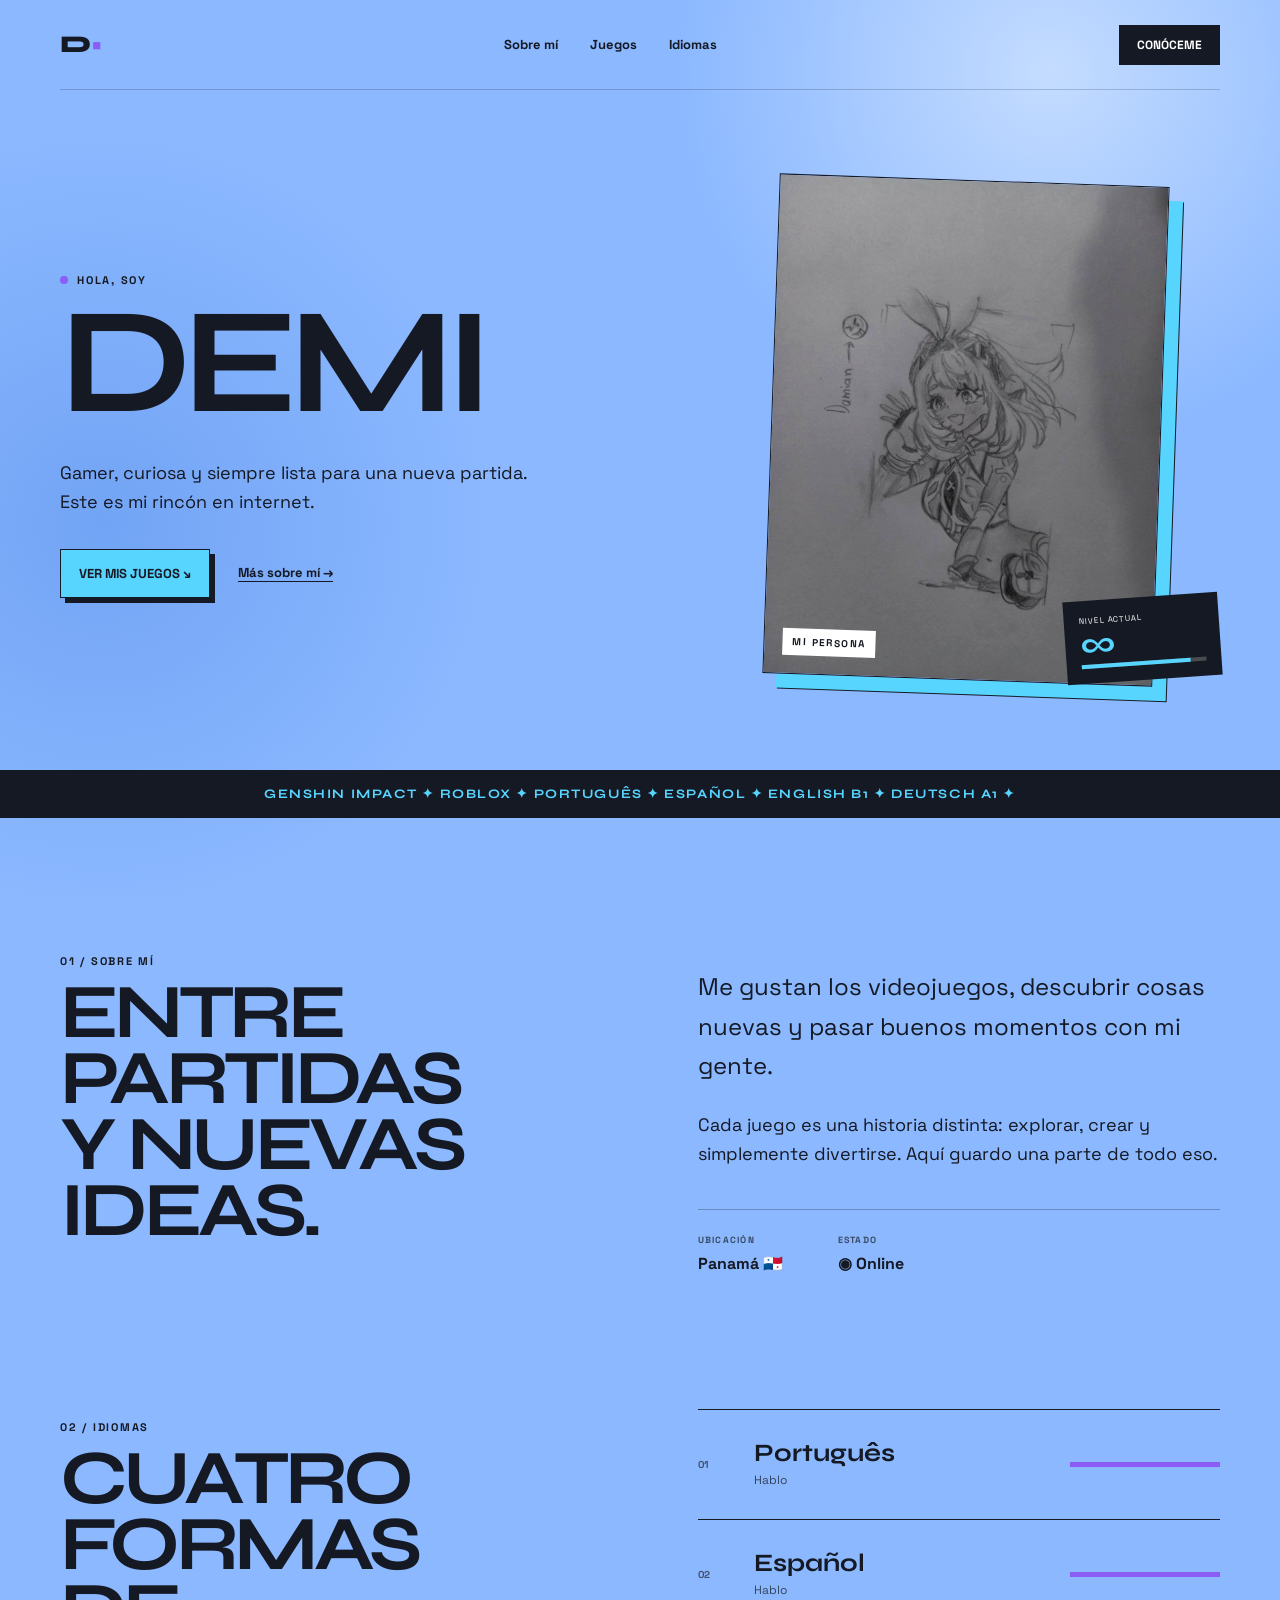
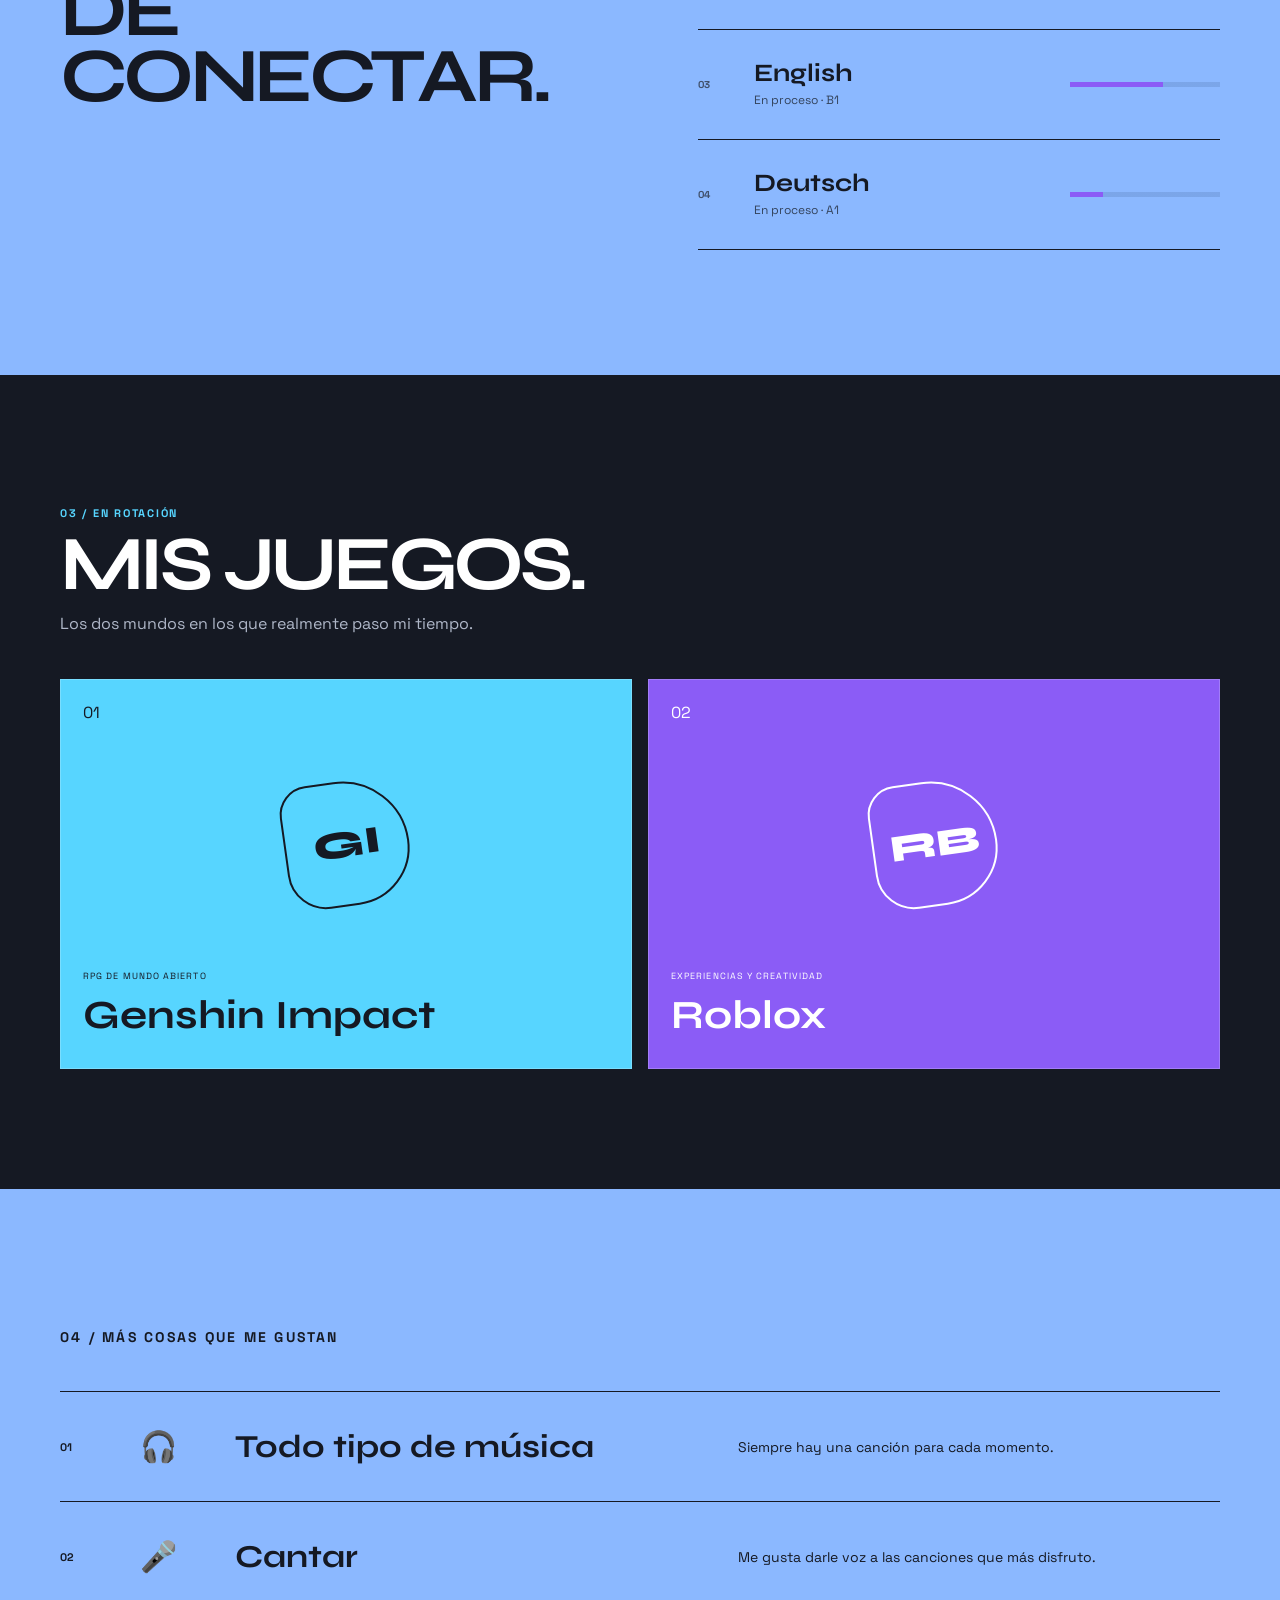
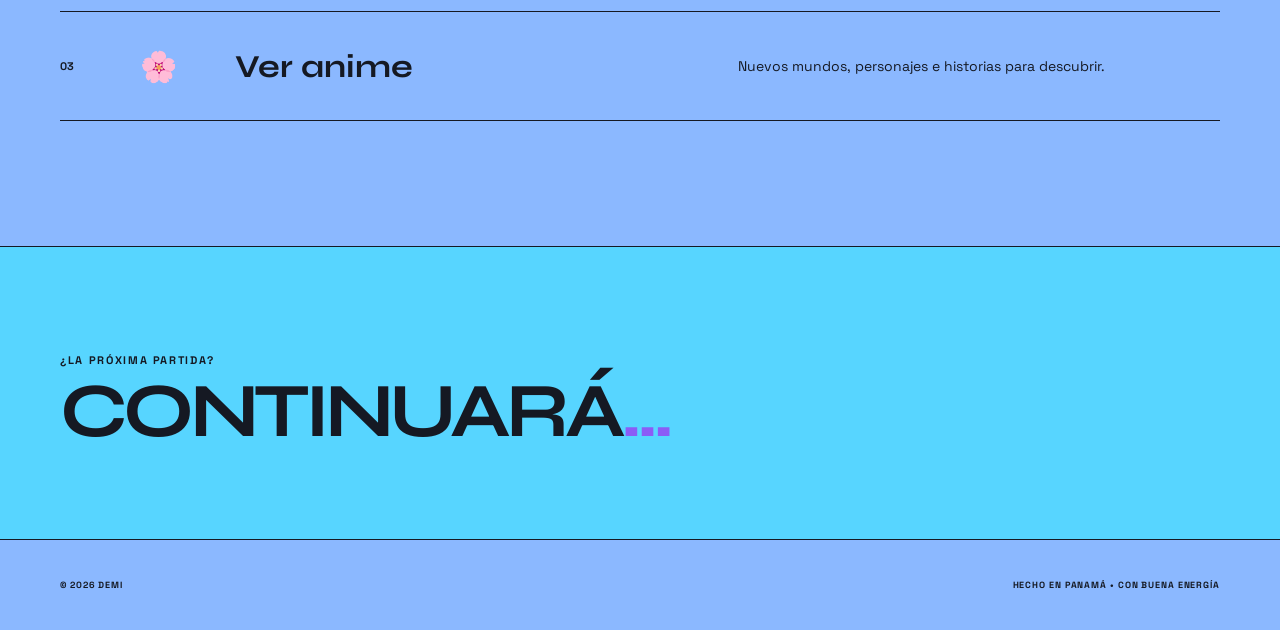
==== index.html @ 9416e1b2 "Publish Demi's Bio" ====
<!doctype html>
<html lang="es">
<head>
  <meta charset="utf-8">
  <meta name="viewport" content="width=device-width,initial-scale=1">
  <meta name="description" content="La biografía personal de Demi: juegos, idiomas, anime y música.">
  <title>Demi's Bio</title>
  <link rel="preconnect" href="https://fonts.googleapis.com">
  <link rel="preconnect" href="https://fonts.gstatic.com" crossorigin>
  <link href="https://fonts.googleapis.com/css2?family=Space+Grotesk:wght@400;600;700&family=Syne:wght@700;800&display=swap" rel="stylesheet">
  <link rel="stylesheet" href="style.css">
</head>
<body>
  <nav class="nav shell">
    <a class="logo" href="#inicio">D<span>•</span></a>
    <div class="navlinks"><a href="#sobre-mi">Sobre mí</a><a href="#juegos">Juegos</a><a href="#idiomas">Idiomas</a></div>
    <a class="navcta" href="#gustos">Conóceme</a>
  </nav>

  <main>
    <section class="hero shell" id="inicio">
      <div>
        <p class="eyebrow"><i></i> HOLA, SOY</p>
        <h1>DEMI</h1>
        <p class="intro">Gamer, curiosa y siempre lista para una nueva partida. Este es mi rincón en internet.</p>
        <div class="actions"><a class="button" href="#juegos">Ver mis juegos ↘</a><a class="under" href="#sobre-mi">Más sobre mí →</a></div>
      </div>
      <div class="art">
        <div class="portrait"><img src="demi-persona.jpg" alt="Dibujo a lápiz elegido por Demi como su personaje"><span>MI PERSONA</span></div>
        <div class="level"><small>NIVEL ACTUAL</small><strong>∞</strong><div><i></i></div></div>
      </div>
    </section>

    <div class="ticker"><div>GENSHIN IMPACT ✦ ROBLOX ✦ PORTUGUÊS ✦ ESPAÑOL ✦ ENGLISH B1 ✦ DEUTSCH A1 ✦</div></div>

    <section class="about shell" id="sobre-mi">
      <div><p class="tag">01 / SOBRE MÍ</p><h2>ENTRE PARTIDAS<br>Y NUEVAS IDEAS.</h2></div>
      <div class="copy">
        <p>Me gustan los videojuegos, descubrir cosas nuevas y pasar buenos momentos con mi gente.</p>
        <p>Cada juego es una historia distinta: explorar, crear y simplemente divertirse. Aquí guardo una parte de todo eso.</p>
        <div class="facts"><span><small>UBICACIÓN</small>Panamá 🇵🇦</span><span><small>ESTADO</small>◉ Online</span></div>
      </div>
    </section>

    <section class="languages shell" id="idiomas">
      <div><p class="tag">02 / IDIOMAS</p><h2>CUATRO FORMAS<br>DE CONECTAR.</h2></div>
      <div class="language-list">
        <article><b>01</b><div><h3>Português</h3><p>Hablo</p></div><i style="--level:100%"></i></article>
        <article><b>02</b><div><h3>Español</h3><p>Hablo</p></div><i style="--level:100%"></i></article>
        <article><b>03</b><div><h3>English</h3><p>En proceso · B1</p></div><i style="--level:62%"></i></article>
        <article><b>04</b><div><h3>Deutsch</h3><p>En proceso · A1</p></div><i style="--level:22%"></i></article>
      </div>
    </section>

    <section class="games" id="juegos">
      <div class="shell">
        <p class="tag light">03 / EN ROTACIÓN</p><h2>MIS JUEGOS.</h2>
        <p class="game-intro">Los dos mundos en los que realmente paso mi tiempo.</p>
        <div class="game-grid">
          <article class="game genshin"><span>01</span><b>GI</b><div><small>RPG DE MUNDO ABIERTO</small><h3>Genshin Impact</h3></div></article>
          <article class="game roblox"><span>02</span><b>RB</b><div><small>EXPERIENCIAS Y CREATIVIDAD</small><h3>Roblox</h3></div></article>
        </div>
      </div>
    </section>

    <section class="likes shell" id="gustos">
      <p class="tag">04 / MÁS COSAS QUE ME GUSTAN</p>
      <article><b>01</b><i>🎧</i><h3>Todo tipo de música</h3><p>Siempre hay una canción para cada momento.</p></article>
      <article><b>02</b><i>🎤</i><h3>Cantar</h3><p>Me gusta darle voz a las canciones que más disfruto.</p></article>
      <article><b>03</b><i>🌸</i><h3>Ver anime</h3><p>Nuevos mundos, personajes e historias para descubrir.</p></article>
    </section>

    <section class="closing"><div class="shell"><p>¿LA PRÓXIMA PARTIDA?</p><h2>CONTINUARÁ<span>…</span></h2></div></section>
  </main>
  <footer class="shell"><span>© 2026 DEMI</span><span>HECHO EN PANAMÁ • CON BUENA ENERGÍA</span></footer>
</body>
</html>
---- style.css ----
:root{--ink:#151923;--blue:#8bb8ff;--sky:#57d5ff;--purple:#8b5cf6}*{box-sizing:border-box}html{scroll-behavior:smooth}body{margin:0;color:var(--ink);font-family:"Space Grotesk",sans-serif;background:radial-gradient(circle at 82% 8%,#c4dcff 0,transparent 28%),radial-gradient(circle at 8% 58%,#72a4f5 0,transparent 30%),var(--blue);background-attachment:fixed}a{color:inherit;text-decoration:none}.shell{width:min(1160px,calc(100% - 48px));margin:auto}.nav{height:90px;display:flex;align-items:center;justify-content:space-between;border-bottom:1px solid #10172833}.logo{font:800 24px Syne}.logo span{color:var(--purple)}.navlinks{display:flex;gap:32px;font-size:13px;font-weight:700}.navcta{padding:12px 18px;background:var(--ink);color:white;font-size:12px;font-weight:700;text-transform:uppercase}.hero{min-height:680px;display:grid;grid-template-columns:1.05fr .95fr;align-items:center;gap:7vw;padding-block:70px}.eyebrow,.tag{font-size:11px;font-weight:800;letter-spacing:.16em}.eyebrow{display:flex;align-items:center;gap:9px}.eyebrow i{width:8px;height:8px;border-radius:50%;background:var(--purple)}h1,h2{font-family:Syne,sans-serif;line-height:.86;letter-spacing:-.06em;margin:0}h1{font-size:clamp(82px,12vw,150px)}h2{font-size:clamp(50px,6vw,80px)}.intro{max-width:480px;font-size:18px;line-height:1.6;margin:32px 0}.actions{display:flex;align-items:center;gap:28px}.button{background:var(--sky);padding:15px 18px;border:1px solid var(--ink);box-shadow:5px 5px var(--ink);font-size:13px;font-weight:800;text-transform:uppercase}.under{font-size:13px;font-weight:700;border-bottom:1px solid}.art{min-height:520px;display:grid;place-items:center;position:relative}.portrait{width:min(390px,75vw);aspect-ratio:.78;border:1px solid var(--ink);box-shadow:14px 14px var(--sky),15px 15px var(--ink);transform:rotate(2deg);position:relative;overflow:hidden}.portrait img{width:100%;height:100%;object-fit:cover;display:block;filter:contrast(1.08)}.portrait span{position:absolute;bottom:18px;left:18px;background:white;padding:7px 10px;font-size:10px;font-weight:900;letter-spacing:.14em}.level{position:absolute;right:0;bottom:10px;background:var(--ink);color:white;padding:15px;width:155px;transform:rotate(-4deg)}.level small{display:block;font-size:8px;letter-spacing:.12em}.level strong{font:700 32px Syne;color:var(--sky)}.level div{height:4px;background:#4a4b4e}.level i{display:block;width:87%;height:100%;background:var(--sky)}.ticker{overflow:hidden;background:var(--ink);color:white;border-block:1px solid var(--ink)}.ticker div{white-space:nowrap;padding:15px 0;font:700 13px Syne;letter-spacing:.12em;text-align:center;color:var(--sky)}.about,.languages{padding-block:125px;display:grid;grid-template-columns:1fr 1fr;gap:9vw}.copy>p{font-size:18px;line-height:1.65}.copy>p:first-child{font-size:24px}.facts{display:flex;gap:55px;border-top:1px solid #1114;padding-top:24px;margin-top:40px;font-weight:700}.facts small{display:block;font-size:9px;letter-spacing:.14em;color:#394963;margin-bottom:7px}.languages{padding-top:10px}.language-list{border-top:1px solid}.language-list article{min-height:110px;display:grid;grid-template-columns:40px 1fr 150px;gap:16px;align-items:center;border-bottom:1px solid}.language-list b{font-size:10px;color:#40506b}.language-list h3{font:700 25px Syne;margin:0}.language-list p{font-size:12px;margin:4px 0;color:#34445d}.language-list i{height:5px;background:linear-gradient(90deg,var(--purple) var(--level),#638ac766 var(--level));display:block}.games{background:var(--ink);color:white;padding-block:120px}.light{color:var(--sky)}.game-intro{color:#afb7c8}.game-grid{display:grid;grid-template-columns:1fr 1fr;gap:16px;margin-top:45px}.game{min-height:390px;padding:22px;display:flex;flex-direction:column;justify-content:space-between;border:1px solid #fff3}.game>b{align-self:center;width:125px;height:125px;display:grid;place-items:center;border:2px solid;border-radius:30% 70% 60% 40%;font:800 38px Syne;transform:rotate(-8deg)}.game small{font-size:9px;letter-spacing:.12em}.game h3{font:700 clamp(27px,4vw,40px) Syne;margin:7px 0}.genshin{background:var(--sky);color:var(--ink)}.roblox{background:var(--purple)}.likes{padding-block:125px}.likes>.tag{margin-bottom:45px}.likes article{min-height:110px;display:grid;grid-template-columns:60px 75px 1fr 1fr;gap:20px;align-items:center;border-top:1px solid}.likes article:last-child{border-bottom:1px solid}.likes article>b{font-size:11px}.likes article>i{font-style:normal;font-size:30px}.likes h3{font:700 clamp(22px,3vw,32px) Syne;margin:0}.likes p{font-size:14px}.closing{background:var(--sky);padding-block:95px;border-block:1px solid}.closing p{font-size:11px;font-weight:800;letter-spacing:.15em}.closing span{color:var(--purple)}footer{min-height:90px;display:flex;align-items:center;justify-content:space-between;font-size:9px;font-weight:700;letter-spacing:.1em}@media(max-width:760px){.shell{width:calc(100% - 28px)}.nav{height:70px}.navlinks{display:none}.hero{grid-template-columns:1fr;padding-block:55px}.art{min-height:470px}.about,.languages{grid-template-columns:1fr;padding-block:90px}.language-list article{grid-template-columns:35px 1fr 95px}.game-grid{grid-template-columns:1fr}.likes article{grid-template-columns:35px 40px 1fr;padding-block:20px;gap:10px}.likes article p{grid-column:3;margin:0}footer{flex-direction:column;align-items:flex-start;justify-content:center;gap:8px}}
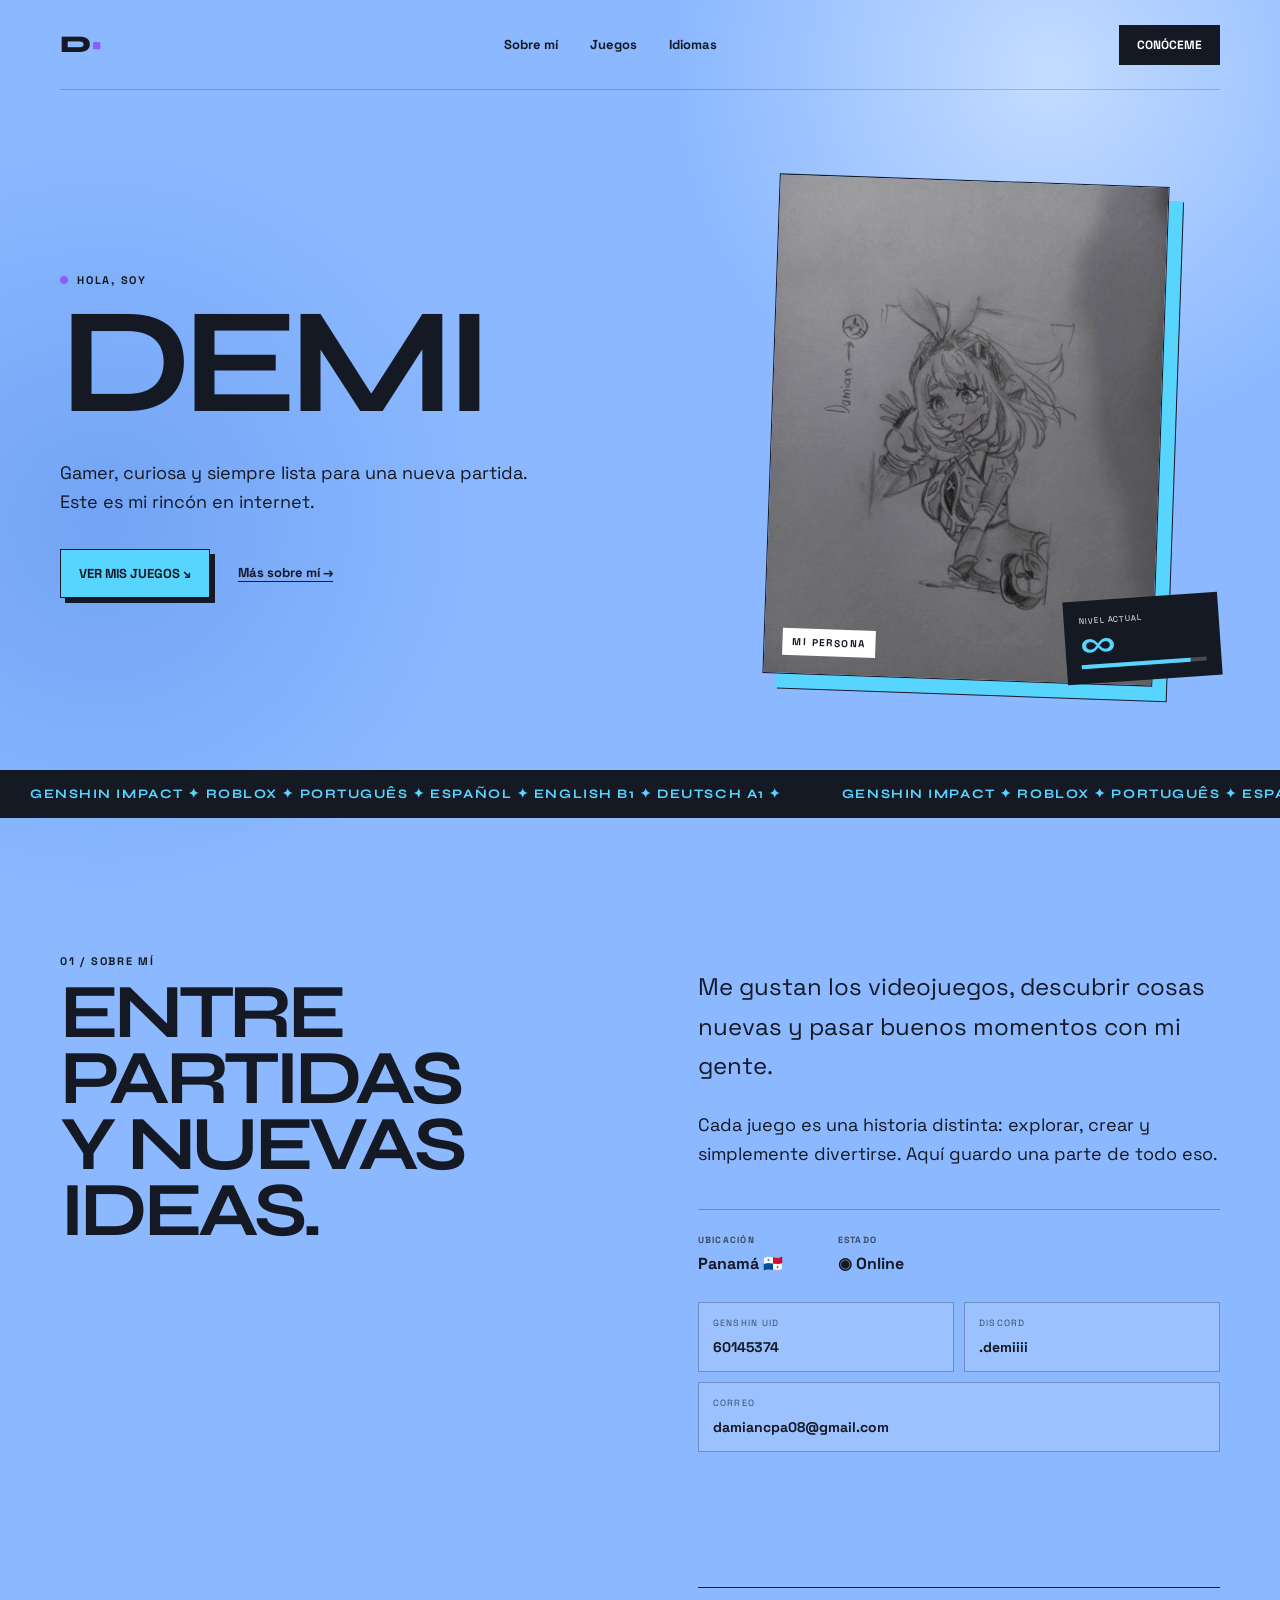
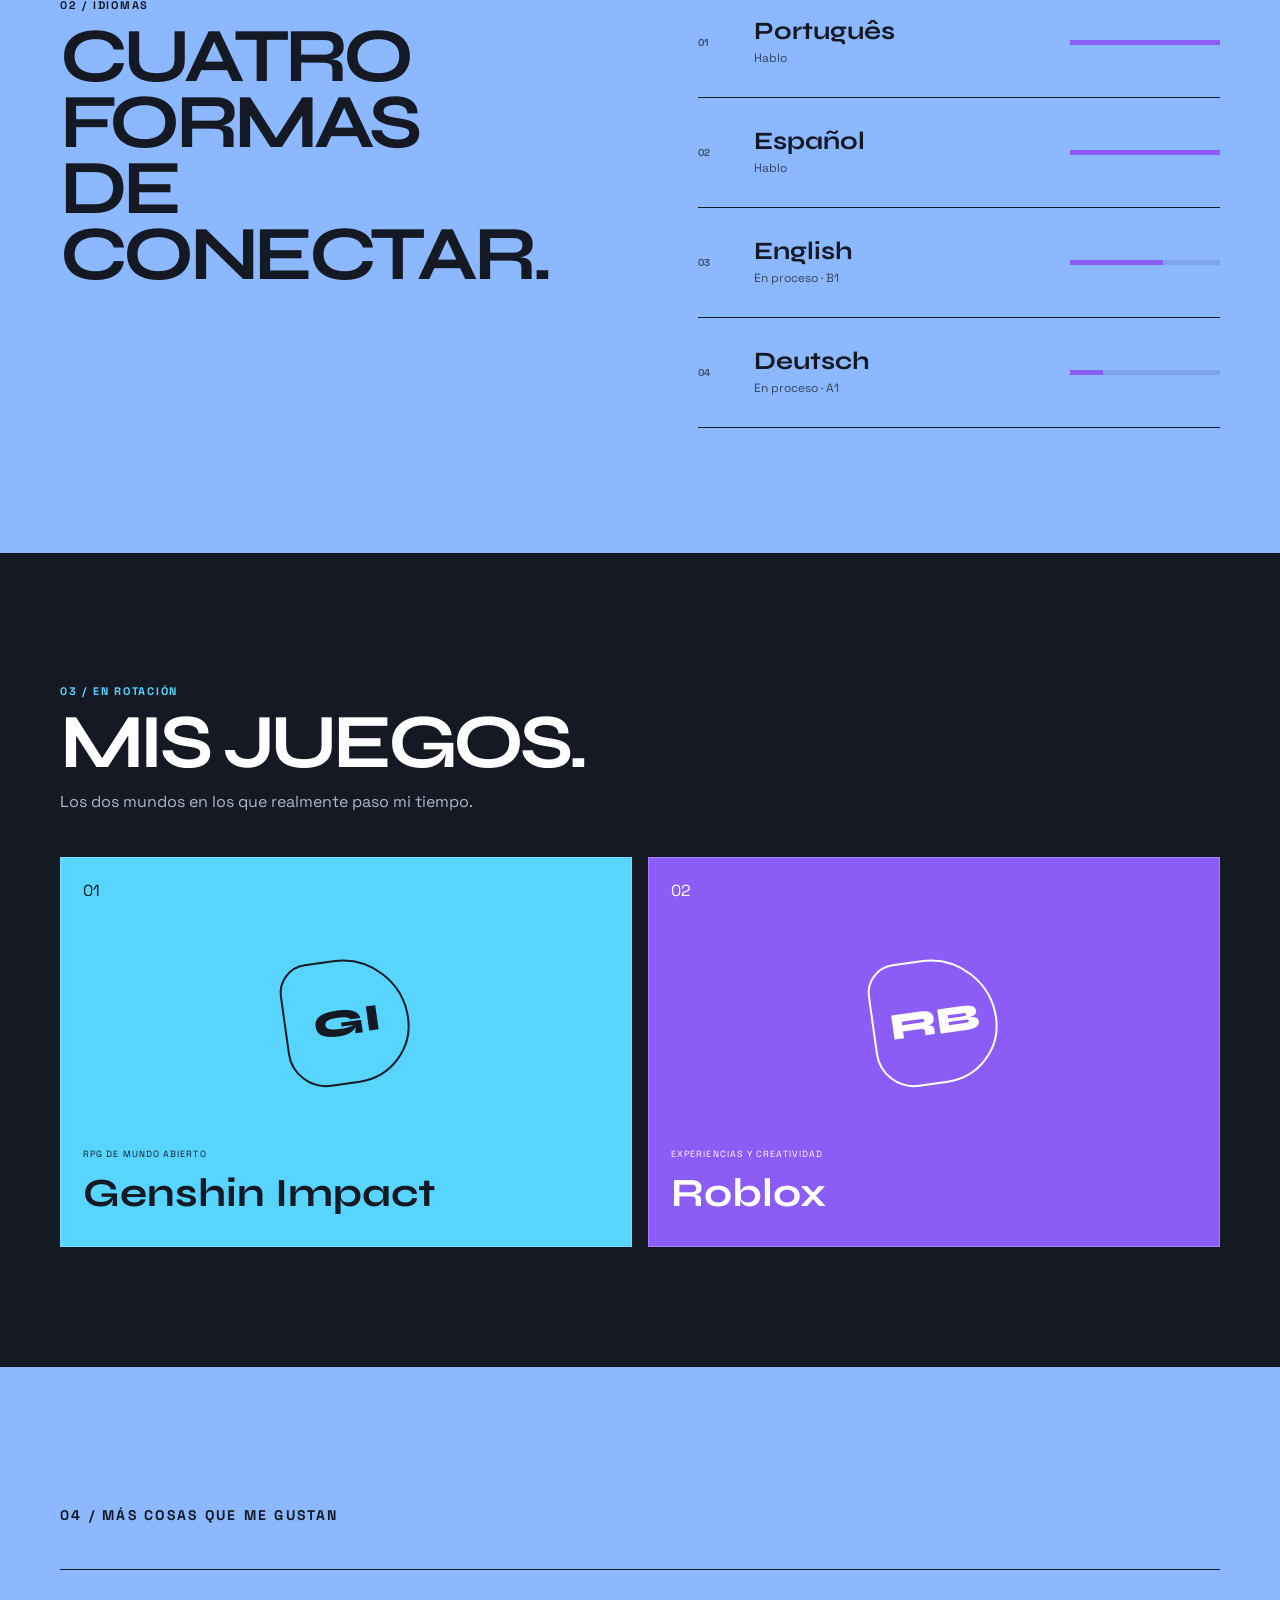
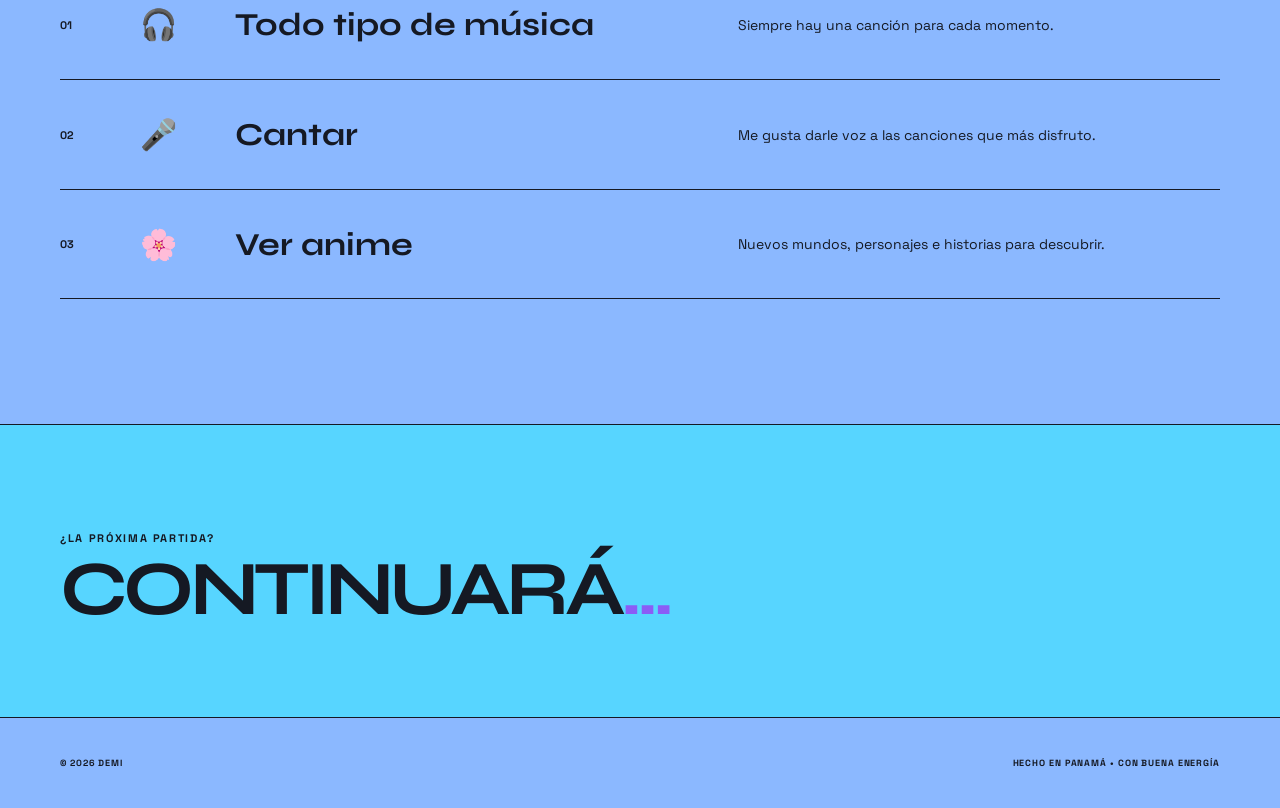
==== commit 83ddbf48: "Add public profile details and animated ticker" ====
--- a/index.html
+++ b/index.html
@@ -31,7 +31,7 @@
       </div>
     </section>
 
-    <div class="ticker"><div>GENSHIN IMPACT ✦ ROBLOX ✦ PORTUGUÊS ✦ ESPAÑOL ✦ ENGLISH B1 ✦ DEUTSCH A1 ✦</div></div>
+    <div class="ticker"><div><span>GENSHIN IMPACT ✦ ROBLOX ✦ PORTUGUÊS ✦ ESPAÑOL ✦ ENGLISH B1 ✦ DEUTSCH A1 ✦</span><span>GENSHIN IMPACT ✦ ROBLOX ✦ PORTUGUÊS ✦ ESPAÑOL ✦ ENGLISH B1 ✦ DEUTSCH A1 ✦</span></div></div>
 
     <section class="about shell" id="sobre-mi">
       <div><p class="tag">01 / SOBRE MÍ</p><h2>ENTRE PARTIDAS<br>Y NUEVAS IDEAS.</h2></div>
@@ -39,6 +39,11 @@
         <p>Me gustan los videojuegos, descubrir cosas nuevas y pasar buenos momentos con mi gente.</p>
         <p>Cada juego es una historia distinta: explorar, crear y simplemente divertirse. Aquí guardo una parte de todo eso.</p>
         <div class="facts"><span><small>UBICACIÓN</small>Panamá 🇵🇦</span><span><small>ESTADO</small>◉ Online</span></div>
+        <div class="contact">
+          <a href="https://enka.network/u/60145374/" target="_blank" rel="noreferrer"><small>GENSHIN UID</small><strong>60145374</strong></a>
+          <span><small>DISCORD</small><strong>.demiiii</strong></span>
+          <a href="mailto:damiancpa08@gmail.com"><small>CORREO</small><strong>damiancpa08@gmail.com</strong></a>
+        </div>
       </div>
     </section>
 
--- a/style.css
+++ b/style.css
@@ -1 +1 @@
-:root{--ink:#151923;--blue:#8bb8ff;--sky:#57d5ff;--purple:#8b5cf6}*{box-sizing:border-box}html{scroll-behavior:smooth}body{margin:0;color:var(--ink);font-family:"Space Grotesk",sans-serif;background:radial-gradient(circle at 82% 8%,#c4dcff 0,transparent 28%),radial-gradient(circle at 8% 58%,#72a4f5 0,transparent 30%),var(--blue);background-attachment:fixed}a{color:inherit;text-decoration:none}.shell{width:min(1160px,calc(100% - 48px));margin:auto}.nav{height:90px;display:flex;align-items:center;justify-content:space-between;border-bottom:1px solid #10172833}.logo{font:800 24px Syne}.logo span{color:var(--purple)}.navlinks{display:flex;gap:32px;font-size:13px;font-weight:700}.navcta{padding:12px 18px;background:var(--ink);color:white;font-size:12px;font-weight:700;text-transform:uppercase}.hero{min-height:680px;display:grid;grid-template-columns:1.05fr .95fr;align-items:center;gap:7vw;padding-block:70px}.eyebrow,.tag{font-size:11px;font-weight:800;letter-spacing:.16em}.eyebrow{display:flex;align-items:center;gap:9px}.eyebrow i{width:8px;height:8px;border-radius:50%;background:var(--purple)}h1,h2{font-family:Syne,sans-serif;line-height:.86;letter-spacing:-.06em;margin:0}h1{font-size:clamp(82px,12vw,150px)}h2{font-size:clamp(50px,6vw,80px)}.intro{max-width:480px;font-size:18px;line-height:1.6;margin:32px 0}.actions{display:flex;align-items:center;gap:28px}.button{background:var(--sky);padding:15px 18px;border:1px solid var(--ink);box-shadow:5px 5px var(--ink);font-size:13px;font-weight:800;text-transform:uppercase}.under{font-size:13px;font-weight:700;border-bottom:1px solid}.art{min-height:520px;display:grid;place-items:center;position:relative}.portrait{width:min(390px,75vw);aspect-ratio:.78;border:1px solid var(--ink);box-shadow:14px 14px var(--sky),15px 15px var(--ink);transform:rotate(2deg);position:relative;overflow:hidden}.portrait img{width:100%;height:100%;object-fit:cover;display:block;filter:contrast(1.08)}.portrait span{position:absolute;bottom:18px;left:18px;background:white;padding:7px 10px;font-size:10px;font-weight:900;letter-spacing:.14em}.level{position:absolute;right:0;bottom:10px;background:var(--ink);color:white;padding:15px;width:155px;transform:rotate(-4deg)}.level small{display:block;font-size:8px;letter-spacing:.12em}.level strong{font:700 32px Syne;color:var(--sky)}.level div{height:4px;background:#4a4b4e}.level i{display:block;width:87%;height:100%;background:var(--sky)}.ticker{overflow:hidden;background:var(--ink);color:white;border-block:1px solid var(--ink)}.ticker div{white-space:nowrap;padding:15px 0;font:700 13px Syne;letter-spacing:.12em;text-align:center;color:var(--sky)}.about,.languages{padding-block:125px;display:grid;grid-template-columns:1fr 1fr;gap:9vw}.copy>p{font-size:18px;line-height:1.65}.copy>p:first-child{font-size:24px}.facts{display:flex;gap:55px;border-top:1px solid #1114;padding-top:24px;margin-top:40px;font-weight:700}.facts small{display:block;font-size:9px;letter-spacing:.14em;color:#394963;margin-bottom:7px}.languages{padding-top:10px}.language-list{border-top:1px solid}.language-list article{min-height:110px;display:grid;grid-template-columns:40px 1fr 150px;gap:16px;align-items:center;border-bottom:1px solid}.language-list b{font-size:10px;color:#40506b}.language-list h3{font:700 25px Syne;margin:0}.language-list p{font-size:12px;margin:4px 0;color:#34445d}.language-list i{height:5px;background:linear-gradient(90deg,var(--purple) var(--level),#638ac766 var(--level));display:block}.games{background:var(--ink);color:white;padding-block:120px}.light{color:var(--sky)}.game-intro{color:#afb7c8}.game-grid{display:grid;grid-template-columns:1fr 1fr;gap:16px;margin-top:45px}.game{min-height:390px;padding:22px;display:flex;flex-direction:column;justify-content:space-between;border:1px solid #fff3}.game>b{align-self:center;width:125px;height:125px;display:grid;place-items:center;border:2px solid;border-radius:30% 70% 60% 40%;font:800 38px Syne;transform:rotate(-8deg)}.game small{font-size:9px;letter-spacing:.12em}.game h3{font:700 clamp(27px,4vw,40px) Syne;margin:7px 0}.genshin{background:var(--sky);color:var(--ink)}.roblox{background:var(--purple)}.likes{padding-block:125px}.likes>.tag{margin-bottom:45px}.likes article{min-height:110px;display:grid;grid-template-columns:60px 75px 1fr 1fr;gap:20px;align-items:center;border-top:1px solid}.likes article:last-child{border-bottom:1px solid}.likes article>b{font-size:11px}.likes article>i{font-style:normal;font-size:30px}.likes h3{font:700 clamp(22px,3vw,32px) Syne;margin:0}.likes p{font-size:14px}.closing{background:var(--sky);padding-block:95px;border-block:1px solid}.closing p{font-size:11px;font-weight:800;letter-spacing:.15em}.closing span{color:var(--purple)}footer{min-height:90px;display:flex;align-items:center;justify-content:space-between;font-size:9px;font-weight:700;letter-spacing:.1em}@media(max-width:760px){.shell{width:calc(100% - 28px)}.nav{height:70px}.navlinks{display:none}.hero{grid-template-columns:1fr;padding-block:55px}.art{min-height:470px}.about,.languages{grid-template-columns:1fr;padding-block:90px}.language-list article{grid-template-columns:35px 1fr 95px}.game-grid{grid-template-columns:1fr}.likes article{grid-template-columns:35px 40px 1fr;padding-block:20px;gap:10px}.likes article p{grid-column:3;margin:0}footer{flex-direction:column;align-items:flex-start;justify-content:center;gap:8px}}
+:root{--ink:#151923;--blue:#8bb8ff;--sky:#57d5ff;--purple:#8b5cf6}*{box-sizing:border-box}html{scroll-behavior:smooth}body{margin:0;color:var(--ink);font-family:"Space Grotesk",sans-serif;background:radial-gradient(circle at 82% 8%,#c4dcff 0,transparent 28%),radial-gradient(circle at 8% 58%,#72a4f5 0,transparent 30%),var(--blue);background-attachment:fixed}a{color:inherit;text-decoration:none}.shell{width:min(1160px,calc(100% - 48px));margin:auto}.nav{height:90px;display:flex;align-items:center;justify-content:space-between;border-bottom:1px solid #10172833}.logo{font:800 24px Syne}.logo span{color:var(--purple)}.navlinks{display:flex;gap:32px;font-size:13px;font-weight:700}.navcta{padding:12px 18px;background:var(--ink);color:white;font-size:12px;font-weight:700;text-transform:uppercase}.hero{min-height:680px;display:grid;grid-template-columns:1.05fr .95fr;align-items:center;gap:7vw;padding-block:70px}.eyebrow,.tag{font-size:11px;font-weight:800;letter-spacing:.16em}.eyebrow{display:flex;align-items:center;gap:9px}.eyebrow i{width:8px;height:8px;border-radius:50%;background:var(--purple)}h1,h2{font-family:Syne,sans-serif;line-height:.86;letter-spacing:-.06em;margin:0}h1{font-size:clamp(82px,12vw,150px)}h2{font-size:clamp(50px,6vw,80px)}.intro{max-width:480px;font-size:18px;line-height:1.6;margin:32px 0}.actions{display:flex;align-items:center;gap:28px}.button{background:var(--sky);padding:15px 18px;border:1px solid var(--ink);box-shadow:5px 5px var(--ink);font-size:13px;font-weight:800;text-transform:uppercase}.under{font-size:13px;font-weight:700;border-bottom:1px solid}.art{min-height:520px;display:grid;place-items:center;position:relative}.portrait{width:min(390px,75vw);aspect-ratio:.78;border:1px solid var(--ink);box-shadow:14px 14px var(--sky),15px 15px var(--ink);transform:rotate(2deg);position:relative;overflow:hidden}.portrait img{width:100%;height:100%;object-fit:cover;display:block;filter:contrast(1.08)}.portrait span{position:absolute;bottom:18px;left:18px;background:white;padding:7px 10px;font-size:10px;font-weight:900;letter-spacing:.14em}.level{position:absolute;right:0;bottom:10px;background:var(--ink);color:white;padding:15px;width:155px;transform:rotate(-4deg)}.level small{display:block;font-size:8px;letter-spacing:.12em}.level strong{font:700 32px Syne;color:var(--sky)}.level div{height:4px;background:#4a4b4e}.level i{display:block;width:87%;height:100%;background:var(--sky)}.ticker{overflow:hidden;background:var(--ink);color:white;border-block:1px solid var(--ink)}.ticker div{display:flex;width:max-content;white-space:nowrap;font:700 13px Syne;letter-spacing:.12em;color:var(--sky);animation:ticker 22s linear infinite}.ticker span{padding:15px 30px}.about,.languages{padding-block:125px;display:grid;grid-template-columns:1fr 1fr;gap:9vw}.copy>p{font-size:18px;line-height:1.65}.copy>p:first-child{font-size:24px}.facts{display:flex;gap:55px;border-top:1px solid #1114;padding-top:24px;margin-top:40px;font-weight:700}.facts small,.contact small{display:block;font-size:9px;letter-spacing:.14em;color:#394963;margin-bottom:7px}.contact{display:grid;grid-template-columns:1fr 1fr;gap:10px;margin-top:28px}.contact>*{padding:14px;border:1px solid #17233d55;background:#ffffff22;overflow-wrap:anywhere}.contact>a:last-child{grid-column:1/-1}.contact strong{font-size:14px}.languages{padding-top:10px}.language-list{border-top:1px solid}.language-list article{min-height:110px;display:grid;grid-template-columns:40px 1fr 150px;gap:16px;align-items:center;border-bottom:1px solid}.language-list b{font-size:10px;color:#40506b}.language-list h3{font:700 25px Syne;margin:0}.language-list p{font-size:12px;margin:4px 0;color:#34445d}.language-list i{height:5px;background:linear-gradient(90deg,var(--purple) var(--level),#638ac766 var(--level));display:block}.games{background:var(--ink);color:white;padding-block:120px}.light{color:var(--sky)}.game-intro{color:#afb7c8}.game-grid{display:grid;grid-template-columns:1fr 1fr;gap:16px;margin-top:45px}.game{min-height:390px;padding:22px;display:flex;flex-direction:column;justify-content:space-between;border:1px solid #fff3}.game>b{align-self:center;width:125px;height:125px;display:grid;place-items:center;border:2px solid;border-radius:30% 70% 60% 40%;font:800 38px Syne;transform:rotate(-8deg)}.game small{font-size:9px;letter-spacing:.12em}.game h3{font:700 clamp(27px,4vw,40px) Syne;margin:7px 0}.genshin{background:var(--sky);color:var(--ink)}.roblox{background:var(--purple)}.likes{padding-block:125px}.likes>.tag{margin-bottom:45px}.likes article{min-height:110px;display:grid;grid-template-columns:60px 75px 1fr 1fr;gap:20px;align-items:center;border-top:1px solid}.likes article:last-child{border-bottom:1px solid}.likes article>b{font-size:11px}.likes article>i{font-style:normal;font-size:30px}.likes h3{font:700 clamp(22px,3vw,32px) Syne;margin:0}.likes p{font-size:14px}.closing{background:var(--sky);padding-block:95px;border-block:1px solid}.closing p{font-size:11px;font-weight:800;letter-spacing:.15em}.closing span{color:var(--purple)}footer{min-height:90px;display:flex;align-items:center;justify-content:space-between;font-size:9px;font-weight:700;letter-spacing:.1em}@keyframes ticker{to{transform:translateX(-50%)}}@media(max-width:760px){.shell{width:calc(100% - 28px)}.nav{height:70px}.navlinks{display:none}.hero{grid-template-columns:1fr;padding-block:55px}.art{min-height:470px}.about,.languages{grid-template-columns:1fr;padding-block:90px}.language-list article{grid-template-columns:35px 1fr 95px}.game-grid{grid-template-columns:1fr}.likes article{grid-template-columns:35px 40px 1fr;padding-block:20px;gap:10px}.likes article p{grid-column:3;margin:0}footer{flex-direction:column;align-items:flex-start;justify-content:center;gap:8px}}@media(prefers-reduced-motion:reduce){.ticker div{animation:none}}
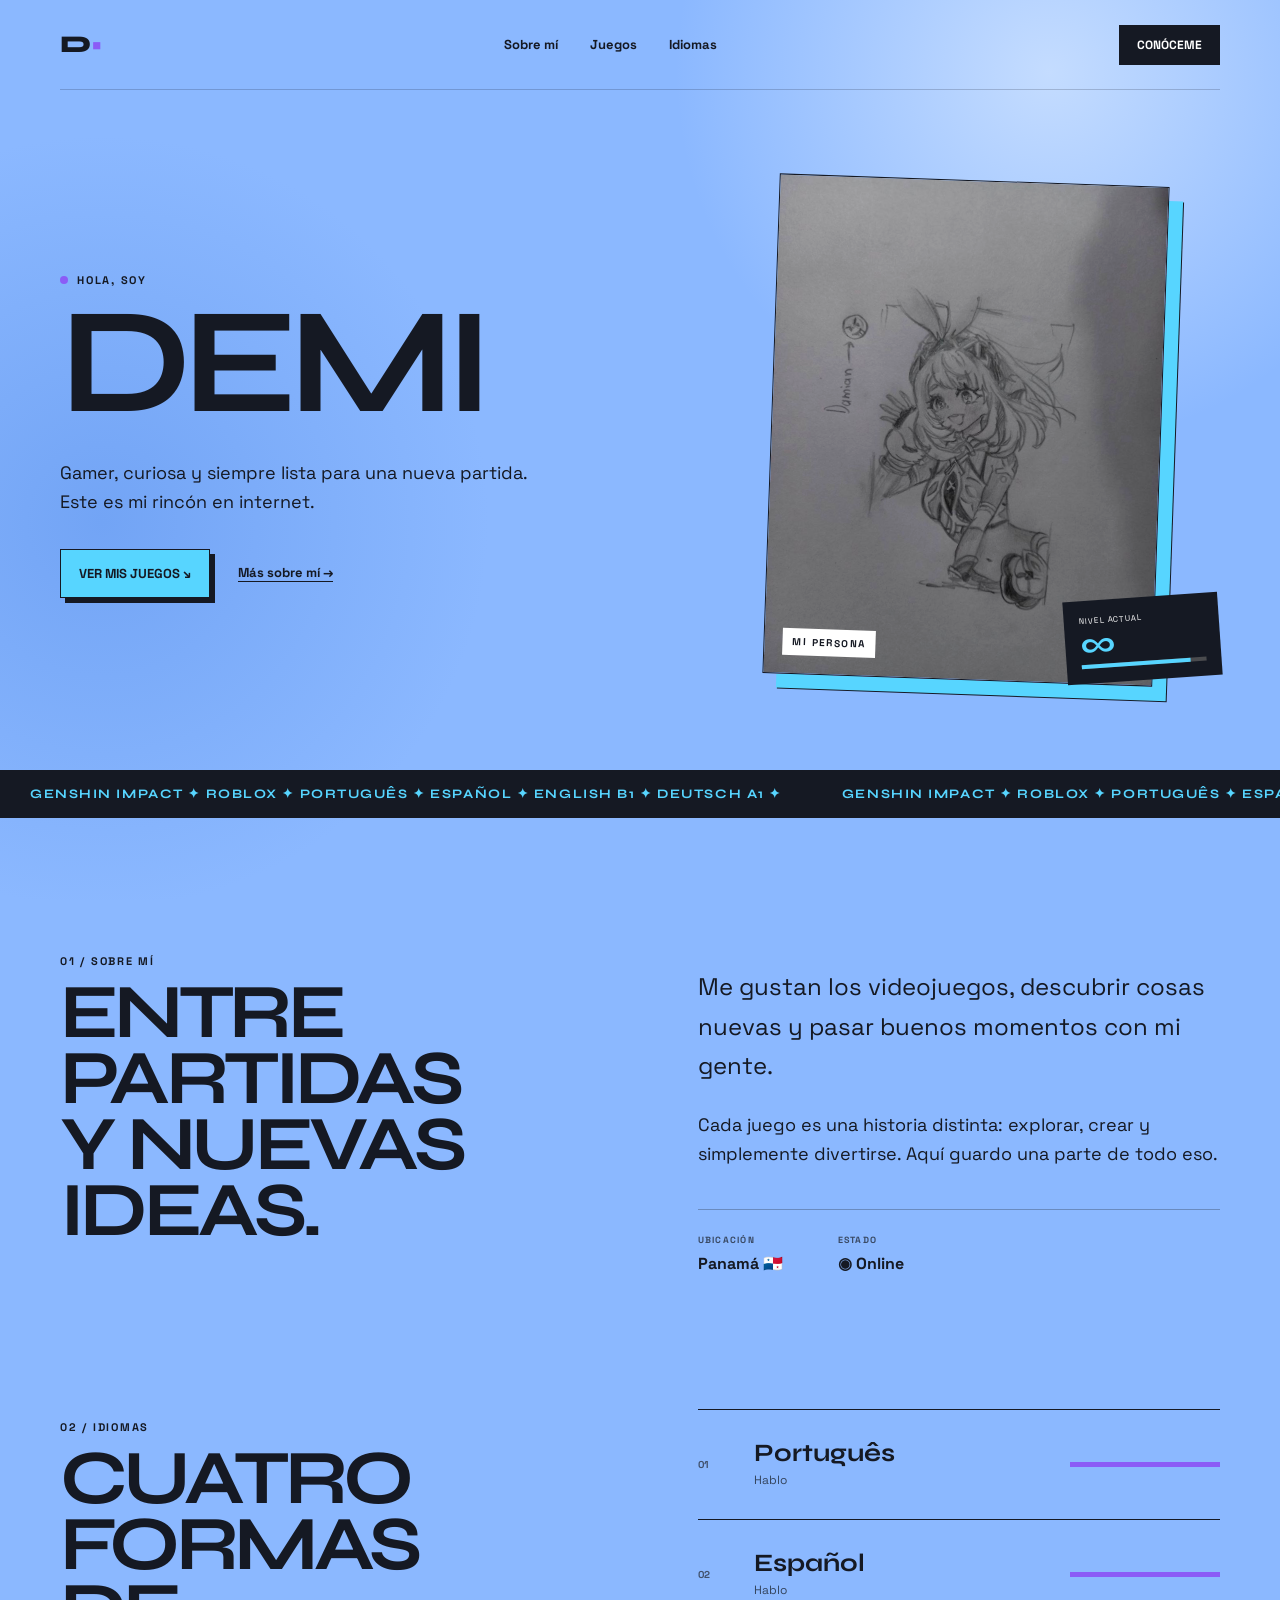
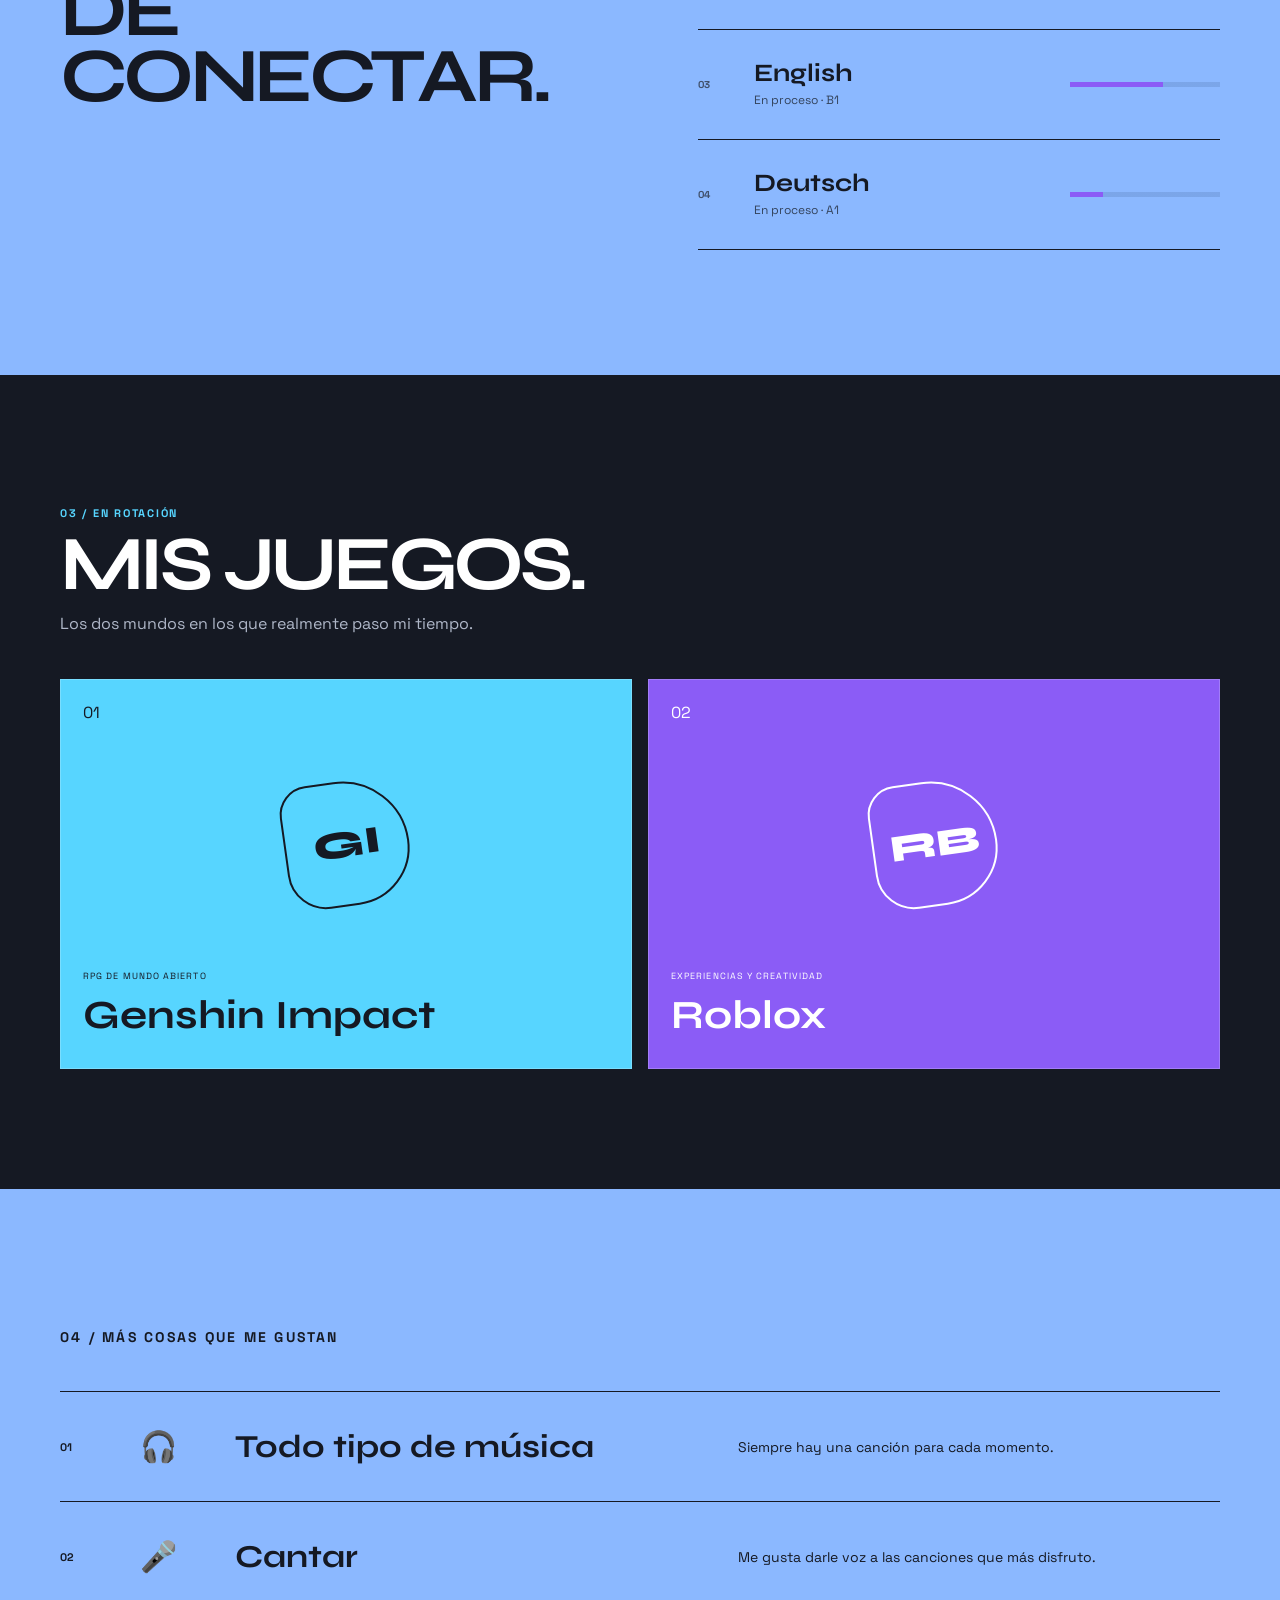
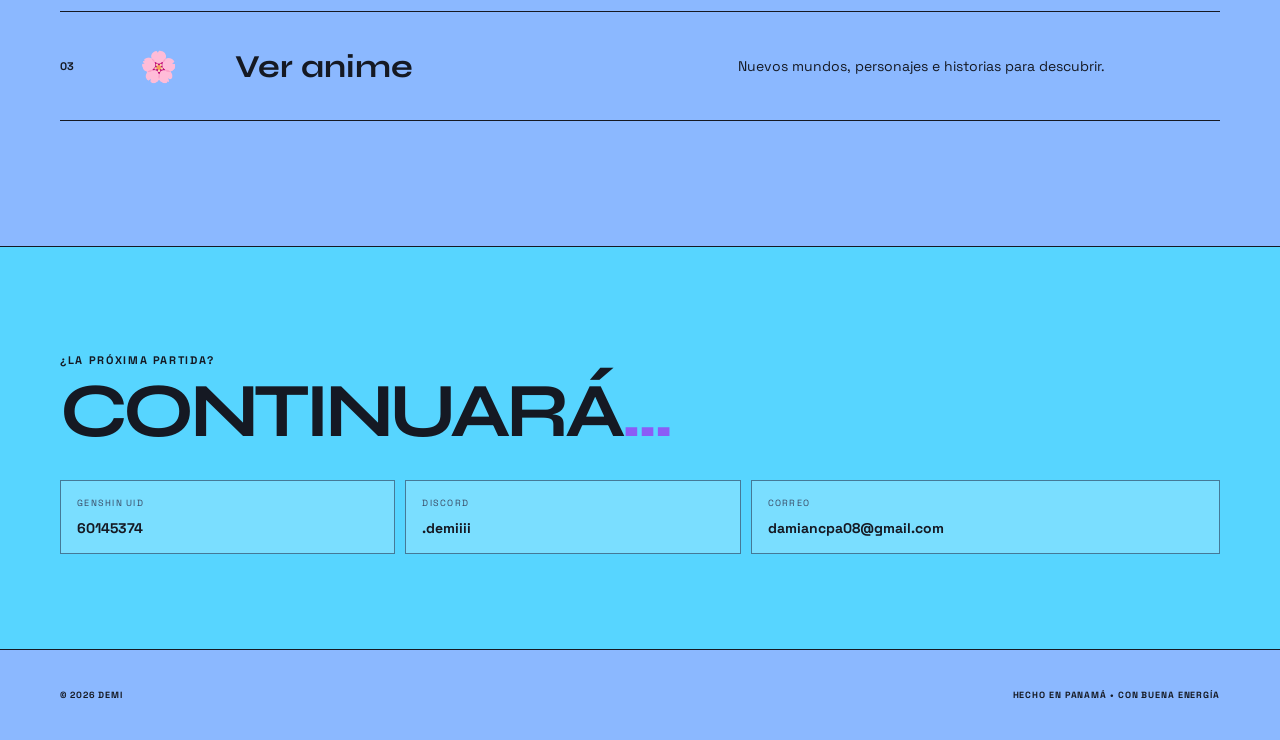
==== commit 44cf6d42: "Move contact details to closing section" ====
--- a/index.html
+++ b/index.html
@@ -39,11 +39,6 @@
         <p>Me gustan los videojuegos, descubrir cosas nuevas y pasar buenos momentos con mi gente.</p>
         <p>Cada juego es una historia distinta: explorar, crear y simplemente divertirse. Aquí guardo una parte de todo eso.</p>
         <div class="facts"><span><small>UBICACIÓN</small>Panamá 🇵🇦</span><span><small>ESTADO</small>◉ Online</span></div>
-        <div class="contact">
-          <a href="https://enka.network/u/60145374/" target="_blank" rel="noreferrer"><small>GENSHIN UID</small><strong>60145374</strong></a>
-          <span><small>DISCORD</small><strong>.demiiii</strong></span>
-          <a href="mailto:damiancpa08@gmail.com"><small>CORREO</small><strong>damiancpa08@gmail.com</strong></a>
-        </div>
       </div>
     </section>
 
@@ -75,7 +70,14 @@
       <article><b>03</b><i>🌸</i><h3>Ver anime</h3><p>Nuevos mundos, personajes e historias para descubrir.</p></article>
     </section>
 
-    <section class="closing"><div class="shell"><p>¿LA PRÓXIMA PARTIDA?</p><h2>CONTINUARÁ<span>…</span></h2></div></section>
+    <section class="closing"><div class="shell">
+      <p>¿LA PRÓXIMA PARTIDA?</p><h2>CONTINUARÁ<span>…</span></h2>
+      <div class="contact">
+        <a href="https://enka.network/u/60145374/" target="_blank" rel="noreferrer"><small>GENSHIN UID</small><strong>60145374</strong></a>
+        <span><small>DISCORD</small><strong>.demiiii</strong></span>
+        <a href="mailto:damiancpa08@gmail.com"><small>CORREO</small><strong>damiancpa08@gmail.com</strong></a>
+      </div>
+    </div></section>
   </main>
   <footer class="shell"><span>© 2026 DEMI</span><span>HECHO EN PANAMÁ • CON BUENA ENERGÍA</span></footer>
 </body>
--- a/style.css
+++ b/style.css
@@ -1 +1 @@
-:root{--ink:#151923;--blue:#8bb8ff;--sky:#57d5ff;--purple:#8b5cf6}*{box-sizing:border-box}html{scroll-behavior:smooth}body{margin:0;color:var(--ink);font-family:"Space Grotesk",sans-serif;background:radial-gradient(circle at 82% 8%,#c4dcff 0,transparent 28%),radial-gradient(circle at 8% 58%,#72a4f5 0,transparent 30%),var(--blue);background-attachment:fixed}a{color:inherit;text-decoration:none}.shell{width:min(1160px,calc(100% - 48px));margin:auto}.nav{height:90px;display:flex;align-items:center;justify-content:space-between;border-bottom:1px solid #10172833}.logo{font:800 24px Syne}.logo span{color:var(--purple)}.navlinks{display:flex;gap:32px;font-size:13px;font-weight:700}.navcta{padding:12px 18px;background:var(--ink);color:white;font-size:12px;font-weight:700;text-transform:uppercase}.hero{min-height:680px;display:grid;grid-template-columns:1.05fr .95fr;align-items:center;gap:7vw;padding-block:70px}.eyebrow,.tag{font-size:11px;font-weight:800;letter-spacing:.16em}.eyebrow{display:flex;align-items:center;gap:9px}.eyebrow i{width:8px;height:8px;border-radius:50%;background:var(--purple)}h1,h2{font-family:Syne,sans-serif;line-height:.86;letter-spacing:-.06em;margin:0}h1{font-size:clamp(82px,12vw,150px)}h2{font-size:clamp(50px,6vw,80px)}.intro{max-width:480px;font-size:18px;line-height:1.6;margin:32px 0}.actions{display:flex;align-items:center;gap:28px}.button{background:var(--sky);padding:15px 18px;border:1px solid var(--ink);box-shadow:5px 5px var(--ink);font-size:13px;font-weight:800;text-transform:uppercase}.under{font-size:13px;font-weight:700;border-bottom:1px solid}.art{min-height:520px;display:grid;place-items:center;position:relative}.portrait{width:min(390px,75vw);aspect-ratio:.78;border:1px solid var(--ink);box-shadow:14px 14px var(--sky),15px 15px var(--ink);transform:rotate(2deg);position:relative;overflow:hidden}.portrait img{width:100%;height:100%;object-fit:cover;display:block;filter:contrast(1.08)}.portrait span{position:absolute;bottom:18px;left:18px;background:white;padding:7px 10px;font-size:10px;font-weight:900;letter-spacing:.14em}.level{position:absolute;right:0;bottom:10px;background:var(--ink);color:white;padding:15px;width:155px;transform:rotate(-4deg)}.level small{display:block;font-size:8px;letter-spacing:.12em}.level strong{font:700 32px Syne;color:var(--sky)}.level div{height:4px;background:#4a4b4e}.level i{display:block;width:87%;height:100%;background:var(--sky)}.ticker{overflow:hidden;background:var(--ink);color:white;border-block:1px solid var(--ink)}.ticker div{display:flex;width:max-content;white-space:nowrap;font:700 13px Syne;letter-spacing:.12em;color:var(--sky);animation:ticker 22s linear infinite}.ticker span{padding:15px 30px}.about,.languages{padding-block:125px;display:grid;grid-template-columns:1fr 1fr;gap:9vw}.copy>p{font-size:18px;line-height:1.65}.copy>p:first-child{font-size:24px}.facts{display:flex;gap:55px;border-top:1px solid #1114;padding-top:24px;margin-top:40px;font-weight:700}.facts small,.contact small{display:block;font-size:9px;letter-spacing:.14em;color:#394963;margin-bottom:7px}.contact{display:grid;grid-template-columns:1fr 1fr;gap:10px;margin-top:28px}.contact>*{padding:14px;border:1px solid #17233d55;background:#ffffff22;overflow-wrap:anywhere}.contact>a:last-child{grid-column:1/-1}.contact strong{font-size:14px}.languages{padding-top:10px}.language-list{border-top:1px solid}.language-list article{min-height:110px;display:grid;grid-template-columns:40px 1fr 150px;gap:16px;align-items:center;border-bottom:1px solid}.language-list b{font-size:10px;color:#40506b}.language-list h3{font:700 25px Syne;margin:0}.language-list p{font-size:12px;margin:4px 0;color:#34445d}.language-list i{height:5px;background:linear-gradient(90deg,var(--purple) var(--level),#638ac766 var(--level));display:block}.games{background:var(--ink);color:white;padding-block:120px}.light{color:var(--sky)}.game-intro{color:#afb7c8}.game-grid{display:grid;grid-template-columns:1fr 1fr;gap:16px;margin-top:45px}.game{min-height:390px;padding:22px;display:flex;flex-direction:column;justify-content:space-between;border:1px solid #fff3}.game>b{align-self:center;width:125px;height:125px;display:grid;place-items:center;border:2px solid;border-radius:30% 70% 60% 40%;font:800 38px Syne;transform:rotate(-8deg)}.game small{font-size:9px;letter-spacing:.12em}.game h3{font:700 clamp(27px,4vw,40px) Syne;margin:7px 0}.genshin{background:var(--sky);color:var(--ink)}.roblox{background:var(--purple)}.likes{padding-block:125px}.likes>.tag{margin-bottom:45px}.likes article{min-height:110px;display:grid;grid-template-columns:60px 75px 1fr 1fr;gap:20px;align-items:center;border-top:1px solid}.likes article:last-child{border-bottom:1px solid}.likes article>b{font-size:11px}.likes article>i{font-style:normal;font-size:30px}.likes h3{font:700 clamp(22px,3vw,32px) Syne;margin:0}.likes p{font-size:14px}.closing{background:var(--sky);padding-block:95px;border-block:1px solid}.closing p{font-size:11px;font-weight:800;letter-spacing:.15em}.closing span{color:var(--purple)}footer{min-height:90px;display:flex;align-items:center;justify-content:space-between;font-size:9px;font-weight:700;letter-spacing:.1em}@keyframes ticker{to{transform:translateX(-50%)}}@media(max-width:760px){.shell{width:calc(100% - 28px)}.nav{height:70px}.navlinks{display:none}.hero{grid-template-columns:1fr;padding-block:55px}.art{min-height:470px}.about,.languages{grid-template-columns:1fr;padding-block:90px}.language-list article{grid-template-columns:35px 1fr 95px}.game-grid{grid-template-columns:1fr}.likes article{grid-template-columns:35px 40px 1fr;padding-block:20px;gap:10px}.likes article p{grid-column:3;margin:0}footer{flex-direction:column;align-items:flex-start;justify-content:center;gap:8px}}@media(prefers-reduced-motion:reduce){.ticker div{animation:none}}
+:root{--ink:#151923;--blue:#8bb8ff;--sky:#57d5ff;--purple:#8b5cf6}*{box-sizing:border-box}html{scroll-behavior:smooth}body{margin:0;color:var(--ink);font-family:"Space Grotesk",sans-serif;background:radial-gradient(circle at 82% 8%,#c4dcff 0,transparent 28%),radial-gradient(circle at 8% 58%,#72a4f5 0,transparent 30%),var(--blue);background-attachment:fixed}a{color:inherit;text-decoration:none}.shell{width:min(1160px,calc(100% - 48px));margin:auto}.nav{height:90px;display:flex;align-items:center;justify-content:space-between;border-bottom:1px solid #10172833}.logo{font:800 24px Syne}.logo span{color:var(--purple)}.navlinks{display:flex;gap:32px;font-size:13px;font-weight:700}.navcta{padding:12px 18px;background:var(--ink);color:white;font-size:12px;font-weight:700;text-transform:uppercase}.hero{min-height:680px;display:grid;grid-template-columns:1.05fr .95fr;align-items:center;gap:7vw;padding-block:70px}.eyebrow,.tag{font-size:11px;font-weight:800;letter-spacing:.16em}.eyebrow{display:flex;align-items:center;gap:9px}.eyebrow i{width:8px;height:8px;border-radius:50%;background:var(--purple)}h1,h2{font-family:Syne,sans-serif;line-height:.86;letter-spacing:-.06em;margin:0}h1{font-size:clamp(82px,12vw,150px)}h2{font-size:clamp(50px,6vw,80px)}.intro{max-width:480px;font-size:18px;line-height:1.6;margin:32px 0}.actions{display:flex;align-items:center;gap:28px}.button{background:var(--sky);padding:15px 18px;border:1px solid var(--ink);box-shadow:5px 5px var(--ink);font-size:13px;font-weight:800;text-transform:uppercase}.under{font-size:13px;font-weight:700;border-bottom:1px solid}.art{min-height:520px;display:grid;place-items:center;position:relative}.portrait{width:min(390px,75vw);aspect-ratio:.78;border:1px solid var(--ink);box-shadow:14px 14px var(--sky),15px 15px var(--ink);transform:rotate(2deg);position:relative;overflow:hidden}.portrait img{width:100%;height:100%;object-fit:cover;display:block;filter:contrast(1.08)}.portrait span{position:absolute;bottom:18px;left:18px;background:white;padding:7px 10px;font-size:10px;font-weight:900;letter-spacing:.14em}.level{position:absolute;right:0;bottom:10px;background:var(--ink);color:white;padding:15px;width:155px;transform:rotate(-4deg)}.level small{display:block;font-size:8px;letter-spacing:.12em}.level strong{font:700 32px Syne;color:var(--sky)}.level div{height:4px;background:#4a4b4e}.level i{display:block;width:87%;height:100%;background:var(--sky)}.ticker{overflow:hidden;background:var(--ink);color:white;border-block:1px solid var(--ink)}.ticker div{display:flex;width:max-content;white-space:nowrap;font:700 13px Syne;letter-spacing:.12em;color:var(--sky);animation:ticker 22s linear infinite}.ticker span{padding:15px 30px}.about,.languages{padding-block:125px;display:grid;grid-template-columns:1fr 1fr;gap:9vw}.copy>p{font-size:18px;line-height:1.65}.copy>p:first-child{font-size:24px}.facts{display:flex;gap:55px;border-top:1px solid #1114;padding-top:24px;margin-top:40px;font-weight:700}.facts small,.contact small{display:block;font-size:9px;letter-spacing:.14em;color:#394963;margin-bottom:7px}.contact{display:grid;grid-template-columns:1fr 1fr 1.4fr;gap:10px;margin-top:36px}.contact>*{padding:16px;border:1px solid #17233d88;background:#ffffff35;overflow-wrap:anywhere;display:flex;flex-direction:column;gap:3px}.contact>a:last-child{grid-column:auto}.contact strong{font-size:14px;color:var(--ink)}.languages{padding-top:10px}.language-list{border-top:1px solid}.language-list article{min-height:110px;display:grid;grid-template-columns:40px 1fr 150px;gap:16px;align-items:center;border-bottom:1px solid}.language-list b{font-size:10px;color:#40506b}.language-list h3{font:700 25px Syne;margin:0}.language-list p{font-size:12px;margin:4px 0;color:#34445d}.language-list i{height:5px;background:linear-gradient(90deg,var(--purple) var(--level),#638ac766 var(--level));display:block}.games{background:var(--ink);color:white;padding-block:120px}.light{color:var(--sky)}.game-intro{color:#afb7c8}.game-grid{display:grid;grid-template-columns:1fr 1fr;gap:16px;margin-top:45px}.game{min-height:390px;padding:22px;display:flex;flex-direction:column;justify-content:space-between;border:1px solid #fff3}.game>b{align-self:center;width:125px;height:125px;display:grid;place-items:center;border:2px solid;border-radius:30% 70% 60% 40%;font:800 38px Syne;transform:rotate(-8deg)}.game small{font-size:9px;letter-spacing:.12em}.game h3{font:700 clamp(27px,4vw,40px) Syne;margin:7px 0}.genshin{background:var(--sky);color:var(--ink)}.roblox{background:var(--purple)}.likes{padding-block:125px}.likes>.tag{margin-bottom:45px}.likes article{min-height:110px;display:grid;grid-template-columns:60px 75px 1fr 1fr;gap:20px;align-items:center;border-top:1px solid}.likes article:last-child{border-bottom:1px solid}.likes article>b{font-size:11px}.likes article>i{font-style:normal;font-size:30px}.likes h3{font:700 clamp(22px,3vw,32px) Syne;margin:0}.likes p{font-size:14px}.closing{background:var(--sky);padding-block:95px;border-block:1px solid}.closing p{font-size:11px;font-weight:800;letter-spacing:.15em}.closing span{color:var(--ink)}.closing h2 span{color:var(--purple)}footer{min-height:90px;display:flex;align-items:center;justify-content:space-between;font-size:9px;font-weight:700;letter-spacing:.1em}@keyframes ticker{to{transform:translateX(-50%)}}@media(max-width:760px){.shell{width:calc(100% - 28px)}.nav{height:70px}.navlinks{display:none}.hero{grid-template-columns:1fr;padding-block:55px}.art{min-height:470px}.about,.languages{grid-template-columns:1fr;padding-block:90px}.language-list article{grid-template-columns:35px 1fr 95px}.game-grid{grid-template-columns:1fr}.likes article{grid-template-columns:35px 40px 1fr;padding-block:20px;gap:10px}.likes article p{grid-column:3;margin:0}.contact{grid-template-columns:1fr}footer{flex-direction:column;align-items:flex-start;justify-content:center;gap:8px}}@media(prefers-reduced-motion:reduce){.ticker div{animation:none}}
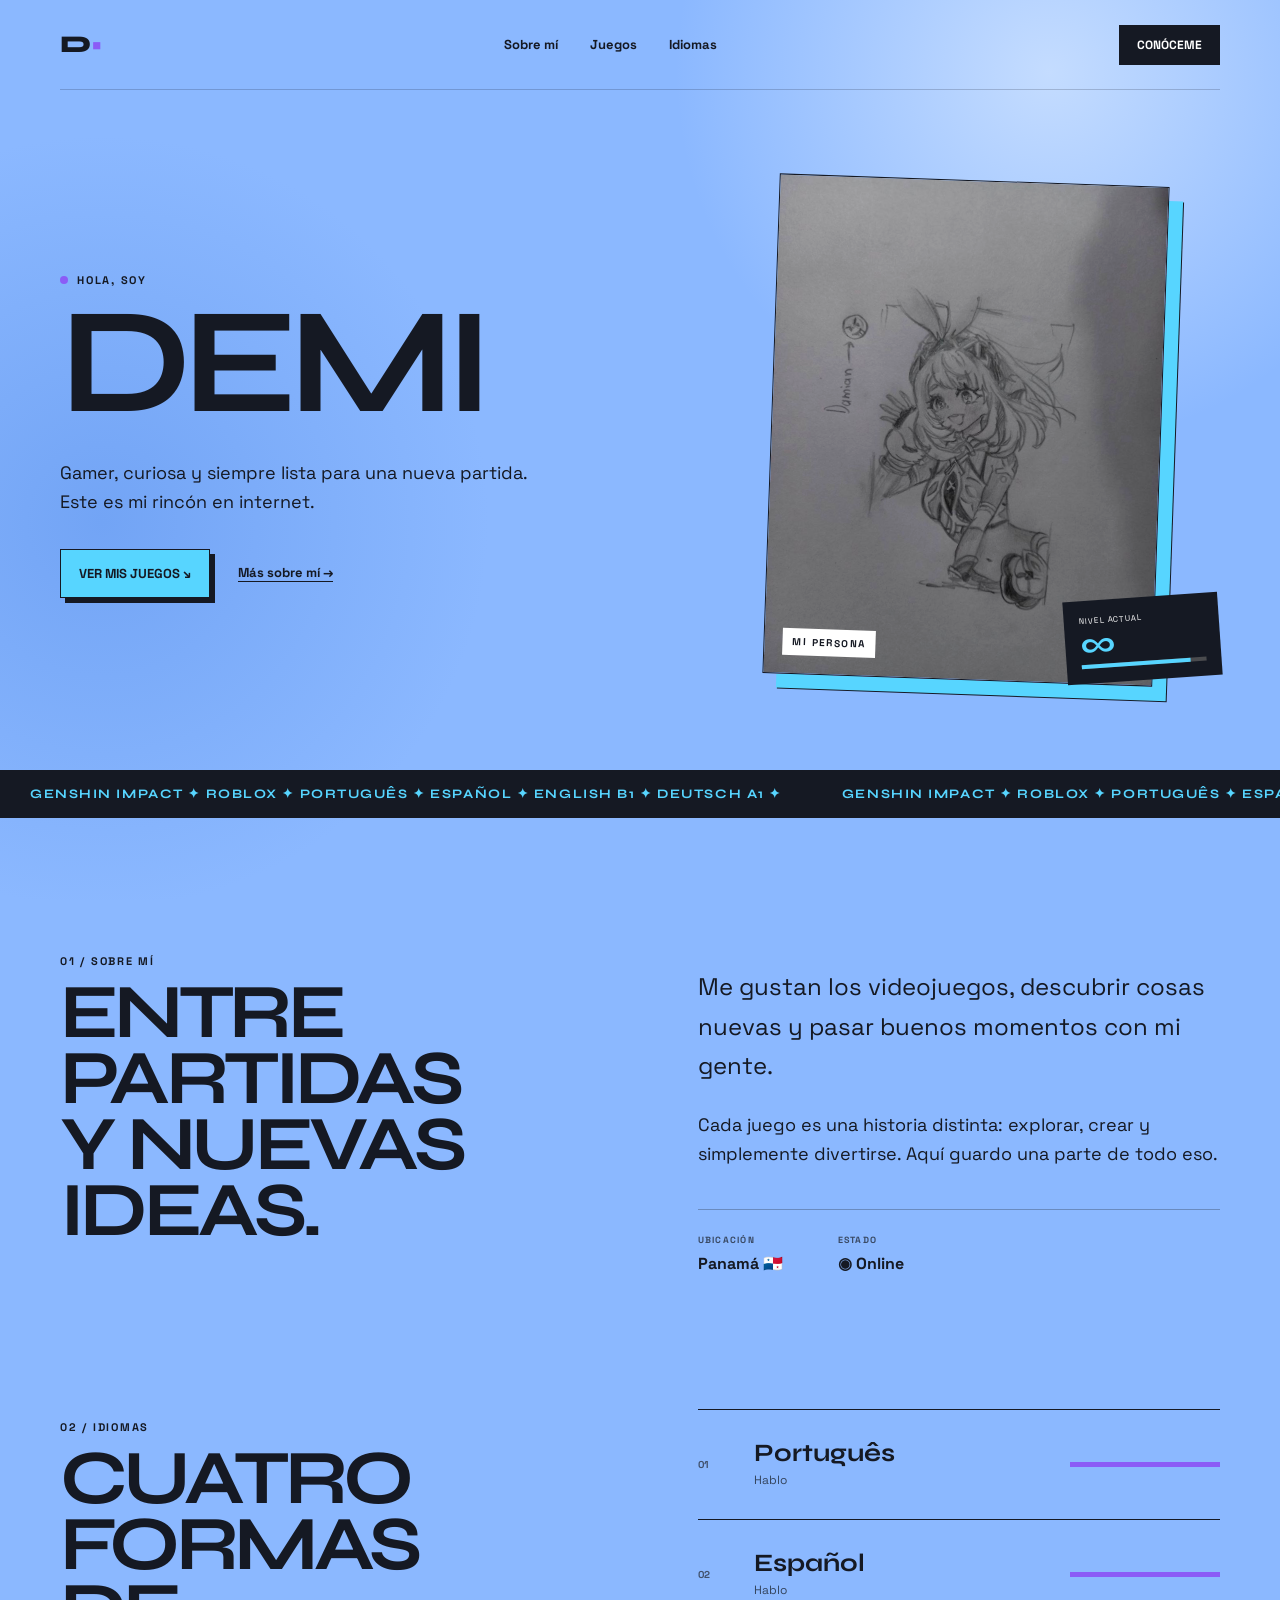
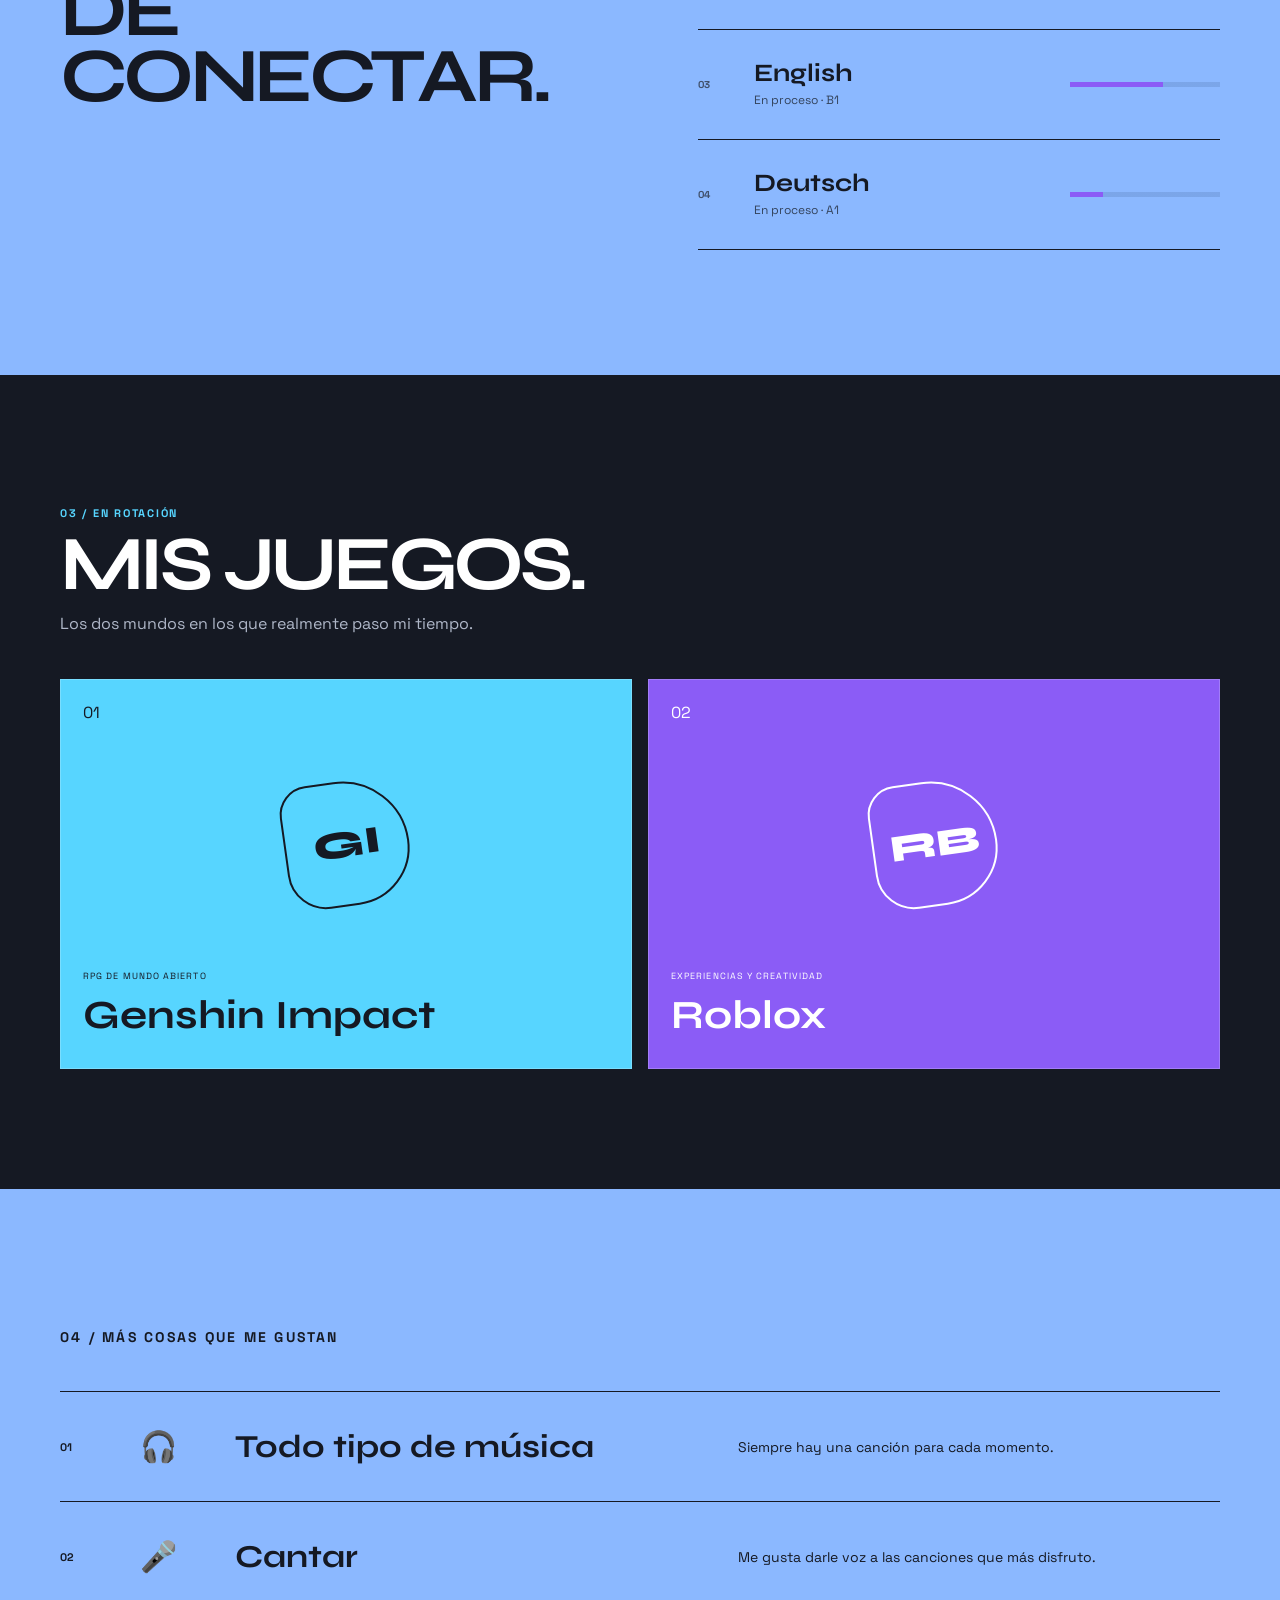
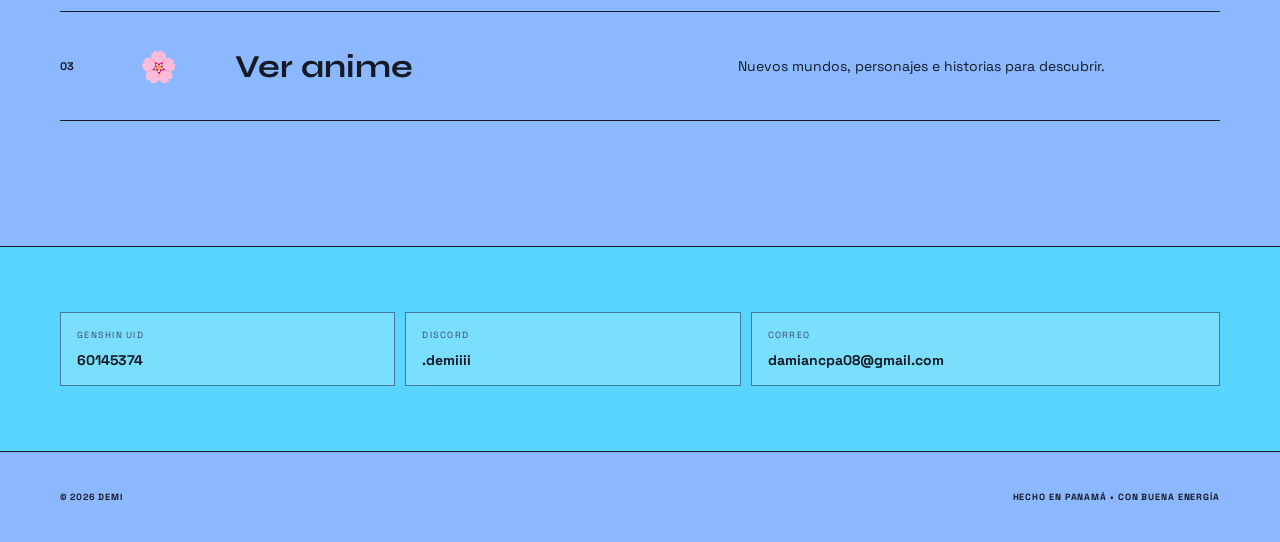
==== commit 65fe9d10: "Remove closing heading" ====
--- a/index.html
+++ b/index.html
@@ -71,7 +71,6 @@
     </section>
 
     <section class="closing"><div class="shell">
-      <p>¿LA PRÓXIMA PARTIDA?</p><h2>CONTINUARÁ<span>…</span></h2>
       <div class="contact">
         <a href="https://enka.network/u/60145374/" target="_blank" rel="noreferrer"><small>GENSHIN UID</small><strong>60145374</strong></a>
         <span><small>DISCORD</small><strong>.demiiii</strong></span>
--- a/style.css
+++ b/style.css
@@ -1 +1 @@
-:root{--ink:#151923;--blue:#8bb8ff;--sky:#57d5ff;--purple:#8b5cf6}*{box-sizing:border-box}html{scroll-behavior:smooth}body{margin:0;color:var(--ink);font-family:"Space Grotesk",sans-serif;background:radial-gradient(circle at 82% 8%,#c4dcff 0,transparent 28%),radial-gradient(circle at 8% 58%,#72a4f5 0,transparent 30%),var(--blue);background-attachment:fixed}a{color:inherit;text-decoration:none}.shell{width:min(1160px,calc(100% - 48px));margin:auto}.nav{height:90px;display:flex;align-items:center;justify-content:space-between;border-bottom:1px solid #10172833}.logo{font:800 24px Syne}.logo span{color:var(--purple)}.navlinks{display:flex;gap:32px;font-size:13px;font-weight:700}.navcta{padding:12px 18px;background:var(--ink);color:white;font-size:12px;font-weight:700;text-transform:uppercase}.hero{min-height:680px;display:grid;grid-template-columns:1.05fr .95fr;align-items:center;gap:7vw;padding-block:70px}.eyebrow,.tag{font-size:11px;font-weight:800;letter-spacing:.16em}.eyebrow{display:flex;align-items:center;gap:9px}.eyebrow i{width:8px;height:8px;border-radius:50%;background:var(--purple)}h1,h2{font-family:Syne,sans-serif;line-height:.86;letter-spacing:-.06em;margin:0}h1{font-size:clamp(82px,12vw,150px)}h2{font-size:clamp(50px,6vw,80px)}.intro{max-width:480px;font-size:18px;line-height:1.6;margin:32px 0}.actions{display:flex;align-items:center;gap:28px}.button{background:var(--sky);padding:15px 18px;border:1px solid var(--ink);box-shadow:5px 5px var(--ink);font-size:13px;font-weight:800;text-transform:uppercase}.under{font-size:13px;font-weight:700;border-bottom:1px solid}.art{min-height:520px;display:grid;place-items:center;position:relative}.portrait{width:min(390px,75vw);aspect-ratio:.78;border:1px solid var(--ink);box-shadow:14px 14px var(--sky),15px 15px var(--ink);transform:rotate(2deg);position:relative;overflow:hidden}.portrait img{width:100%;height:100%;object-fit:cover;display:block;filter:contrast(1.08)}.portrait span{position:absolute;bottom:18px;left:18px;background:white;padding:7px 10px;font-size:10px;font-weight:900;letter-spacing:.14em}.level{position:absolute;right:0;bottom:10px;background:var(--ink);color:white;padding:15px;width:155px;transform:rotate(-4deg)}.level small{display:block;font-size:8px;letter-spacing:.12em}.level strong{font:700 32px Syne;color:var(--sky)}.level div{height:4px;background:#4a4b4e}.level i{display:block;width:87%;height:100%;background:var(--sky)}.ticker{overflow:hidden;background:var(--ink);color:white;border-block:1px solid var(--ink)}.ticker div{display:flex;width:max-content;white-space:nowrap;font:700 13px Syne;letter-spacing:.12em;color:var(--sky);animation:ticker 22s linear infinite}.ticker span{padding:15px 30px}.about,.languages{padding-block:125px;display:grid;grid-template-columns:1fr 1fr;gap:9vw}.copy>p{font-size:18px;line-height:1.65}.copy>p:first-child{font-size:24px}.facts{display:flex;gap:55px;border-top:1px solid #1114;padding-top:24px;margin-top:40px;font-weight:700}.facts small,.contact small{display:block;font-size:9px;letter-spacing:.14em;color:#394963;margin-bottom:7px}.contact{display:grid;grid-template-columns:1fr 1fr 1.4fr;gap:10px;margin-top:36px}.contact>*{padding:16px;border:1px solid #17233d88;background:#ffffff35;overflow-wrap:anywhere;display:flex;flex-direction:column;gap:3px}.contact>a:last-child{grid-column:auto}.contact strong{font-size:14px;color:var(--ink)}.languages{padding-top:10px}.language-list{border-top:1px solid}.language-list article{min-height:110px;display:grid;grid-template-columns:40px 1fr 150px;gap:16px;align-items:center;border-bottom:1px solid}.language-list b{font-size:10px;color:#40506b}.language-list h3{font:700 25px Syne;margin:0}.language-list p{font-size:12px;margin:4px 0;color:#34445d}.language-list i{height:5px;background:linear-gradient(90deg,var(--purple) var(--level),#638ac766 var(--level));display:block}.games{background:var(--ink);color:white;padding-block:120px}.light{color:var(--sky)}.game-intro{color:#afb7c8}.game-grid{display:grid;grid-template-columns:1fr 1fr;gap:16px;margin-top:45px}.game{min-height:390px;padding:22px;display:flex;flex-direction:column;justify-content:space-between;border:1px solid #fff3}.game>b{align-self:center;width:125px;height:125px;display:grid;place-items:center;border:2px solid;border-radius:30% 70% 60% 40%;font:800 38px Syne;transform:rotate(-8deg)}.game small{font-size:9px;letter-spacing:.12em}.game h3{font:700 clamp(27px,4vw,40px) Syne;margin:7px 0}.genshin{background:var(--sky);color:var(--ink)}.roblox{background:var(--purple)}.likes{padding-block:125px}.likes>.tag{margin-bottom:45px}.likes article{min-height:110px;display:grid;grid-template-columns:60px 75px 1fr 1fr;gap:20px;align-items:center;border-top:1px solid}.likes article:last-child{border-bottom:1px solid}.likes article>b{font-size:11px}.likes article>i{font-style:normal;font-size:30px}.likes h3{font:700 clamp(22px,3vw,32px) Syne;margin:0}.likes p{font-size:14px}.closing{background:var(--sky);padding-block:95px;border-block:1px solid}.closing p{font-size:11px;font-weight:800;letter-spacing:.15em}.closing span{color:var(--ink)}.closing h2 span{color:var(--purple)}footer{min-height:90px;display:flex;align-items:center;justify-content:space-between;font-size:9px;font-weight:700;letter-spacing:.1em}@keyframes ticker{to{transform:translateX(-50%)}}@media(max-width:760px){.shell{width:calc(100% - 28px)}.nav{height:70px}.navlinks{display:none}.hero{grid-template-columns:1fr;padding-block:55px}.art{min-height:470px}.about,.languages{grid-template-columns:1fr;padding-block:90px}.language-list article{grid-template-columns:35px 1fr 95px}.game-grid{grid-template-columns:1fr}.likes article{grid-template-columns:35px 40px 1fr;padding-block:20px;gap:10px}.likes article p{grid-column:3;margin:0}.contact{grid-template-columns:1fr}footer{flex-direction:column;align-items:flex-start;justify-content:center;gap:8px}}@media(prefers-reduced-motion:reduce){.ticker div{animation:none}}
+:root{--ink:#151923;--blue:#8bb8ff;--sky:#57d5ff;--purple:#8b5cf6}*{box-sizing:border-box}html{scroll-behavior:smooth}body{margin:0;color:var(--ink);font-family:"Space Grotesk",sans-serif;background:radial-gradient(circle at 82% 8%,#c4dcff 0,transparent 28%),radial-gradient(circle at 8% 58%,#72a4f5 0,transparent 30%),var(--blue);background-attachment:fixed}a{color:inherit;text-decoration:none}.shell{width:min(1160px,calc(100% - 48px));margin:auto}.nav{height:90px;display:flex;align-items:center;justify-content:space-between;border-bottom:1px solid #10172833}.logo{font:800 24px Syne}.logo span{color:var(--purple)}.navlinks{display:flex;gap:32px;font-size:13px;font-weight:700}.navcta{padding:12px 18px;background:var(--ink);color:white;font-size:12px;font-weight:700;text-transform:uppercase}.hero{min-height:680px;display:grid;grid-template-columns:1.05fr .95fr;align-items:center;gap:7vw;padding-block:70px}.eyebrow,.tag{font-size:11px;font-weight:800;letter-spacing:.16em}.eyebrow{display:flex;align-items:center;gap:9px}.eyebrow i{width:8px;height:8px;border-radius:50%;background:var(--purple)}h1,h2{font-family:Syne,sans-serif;line-height:.86;letter-spacing:-.06em;margin:0}h1{font-size:clamp(82px,12vw,150px)}h2{font-size:clamp(50px,6vw,80px)}.intro{max-width:480px;font-size:18px;line-height:1.6;margin:32px 0}.actions{display:flex;align-items:center;gap:28px}.button{background:var(--sky);padding:15px 18px;border:1px solid var(--ink);box-shadow:5px 5px var(--ink);font-size:13px;font-weight:800;text-transform:uppercase}.under{font-size:13px;font-weight:700;border-bottom:1px solid}.art{min-height:520px;display:grid;place-items:center;position:relative}.portrait{width:min(390px,75vw);aspect-ratio:.78;border:1px solid var(--ink);box-shadow:14px 14px var(--sky),15px 15px var(--ink);transform:rotate(2deg);position:relative;overflow:hidden}.portrait img{width:100%;height:100%;object-fit:cover;display:block;filter:contrast(1.08)}.portrait span{position:absolute;bottom:18px;left:18px;background:white;padding:7px 10px;font-size:10px;font-weight:900;letter-spacing:.14em}.level{position:absolute;right:0;bottom:10px;background:var(--ink);color:white;padding:15px;width:155px;transform:rotate(-4deg)}.level small{display:block;font-size:8px;letter-spacing:.12em}.level strong{font:700 32px Syne;color:var(--sky)}.level div{height:4px;background:#4a4b4e}.level i{display:block;width:87%;height:100%;background:var(--sky)}.ticker{overflow:hidden;background:var(--ink);color:white;border-block:1px solid var(--ink)}.ticker div{display:flex;width:max-content;white-space:nowrap;font:700 13px Syne;letter-spacing:.12em;color:var(--sky);animation:ticker 22s linear infinite}.ticker span{padding:15px 30px}.about,.languages{padding-block:125px;display:grid;grid-template-columns:1fr 1fr;gap:9vw}.copy>p{font-size:18px;line-height:1.65}.copy>p:first-child{font-size:24px}.facts{display:flex;gap:55px;border-top:1px solid #1114;padding-top:24px;margin-top:40px;font-weight:700}.facts small,.contact small{display:block;font-size:9px;letter-spacing:.14em;color:#394963;margin-bottom:7px}.contact{display:grid;grid-template-columns:1fr 1fr 1.4fr;gap:10px;margin-top:0}.contact>*{padding:16px;border:1px solid #17233d88;background:#ffffff35;overflow-wrap:anywhere;display:flex;flex-direction:column;gap:3px}.contact>a:last-child{grid-column:auto}.contact strong{font-size:14px;color:var(--ink)}.languages{padding-top:10px}.language-list{border-top:1px solid}.language-list article{min-height:110px;display:grid;grid-template-columns:40px 1fr 150px;gap:16px;align-items:center;border-bottom:1px solid}.language-list b{font-size:10px;color:#40506b}.language-list h3{font:700 25px Syne;margin:0}.language-list p{font-size:12px;margin:4px 0;color:#34445d}.language-list i{height:5px;background:linear-gradient(90deg,var(--purple) var(--level),#638ac766 var(--level));display:block}.games{background:var(--ink);color:white;padding-block:120px}.light{color:var(--sky)}.game-intro{color:#afb7c8}.game-grid{display:grid;grid-template-columns:1fr 1fr;gap:16px;margin-top:45px}.game{min-height:390px;padding:22px;display:flex;flex-direction:column;justify-content:space-between;border:1px solid #fff3}.game>b{align-self:center;width:125px;height:125px;display:grid;place-items:center;border:2px solid;border-radius:30% 70% 60% 40%;font:800 38px Syne;transform:rotate(-8deg)}.game small{font-size:9px;letter-spacing:.12em}.game h3{font:700 clamp(27px,4vw,40px) Syne;margin:7px 0}.genshin{background:var(--sky);color:var(--ink)}.roblox{background:var(--purple)}.likes{padding-block:125px}.likes>.tag{margin-bottom:45px}.likes article{min-height:110px;display:grid;grid-template-columns:60px 75px 1fr 1fr;gap:20px;align-items:center;border-top:1px solid}.likes article:last-child{border-bottom:1px solid}.likes article>b{font-size:11px}.likes article>i{font-style:normal;font-size:30px}.likes h3{font:700 clamp(22px,3vw,32px) Syne;margin:0}.likes p{font-size:14px}.closing{background:var(--sky);padding-block:65px;border-block:1px solid}.closing p{font-size:11px;font-weight:800;letter-spacing:.15em}.closing span{color:var(--ink)}.closing h2 span{color:var(--purple)}footer{min-height:90px;display:flex;align-items:center;justify-content:space-between;font-size:9px;font-weight:700;letter-spacing:.1em}@keyframes ticker{to{transform:translateX(-50%)}}@media(max-width:760px){.shell{width:calc(100% - 28px)}.nav{height:70px}.navlinks{display:none}.hero{grid-template-columns:1fr;padding-block:55px}.art{min-height:470px}.about,.languages{grid-template-columns:1fr;padding-block:90px}.language-list article{grid-template-columns:35px 1fr 95px}.game-grid{grid-template-columns:1fr}.likes article{grid-template-columns:35px 40px 1fr;padding-block:20px;gap:10px}.likes article p{grid-column:3;margin:0}.contact{grid-template-columns:1fr}footer{flex-direction:column;align-items:flex-start;justify-content:center;gap:8px}}@media(prefers-reduced-motion:reduce){.ticker div{animation:none}}
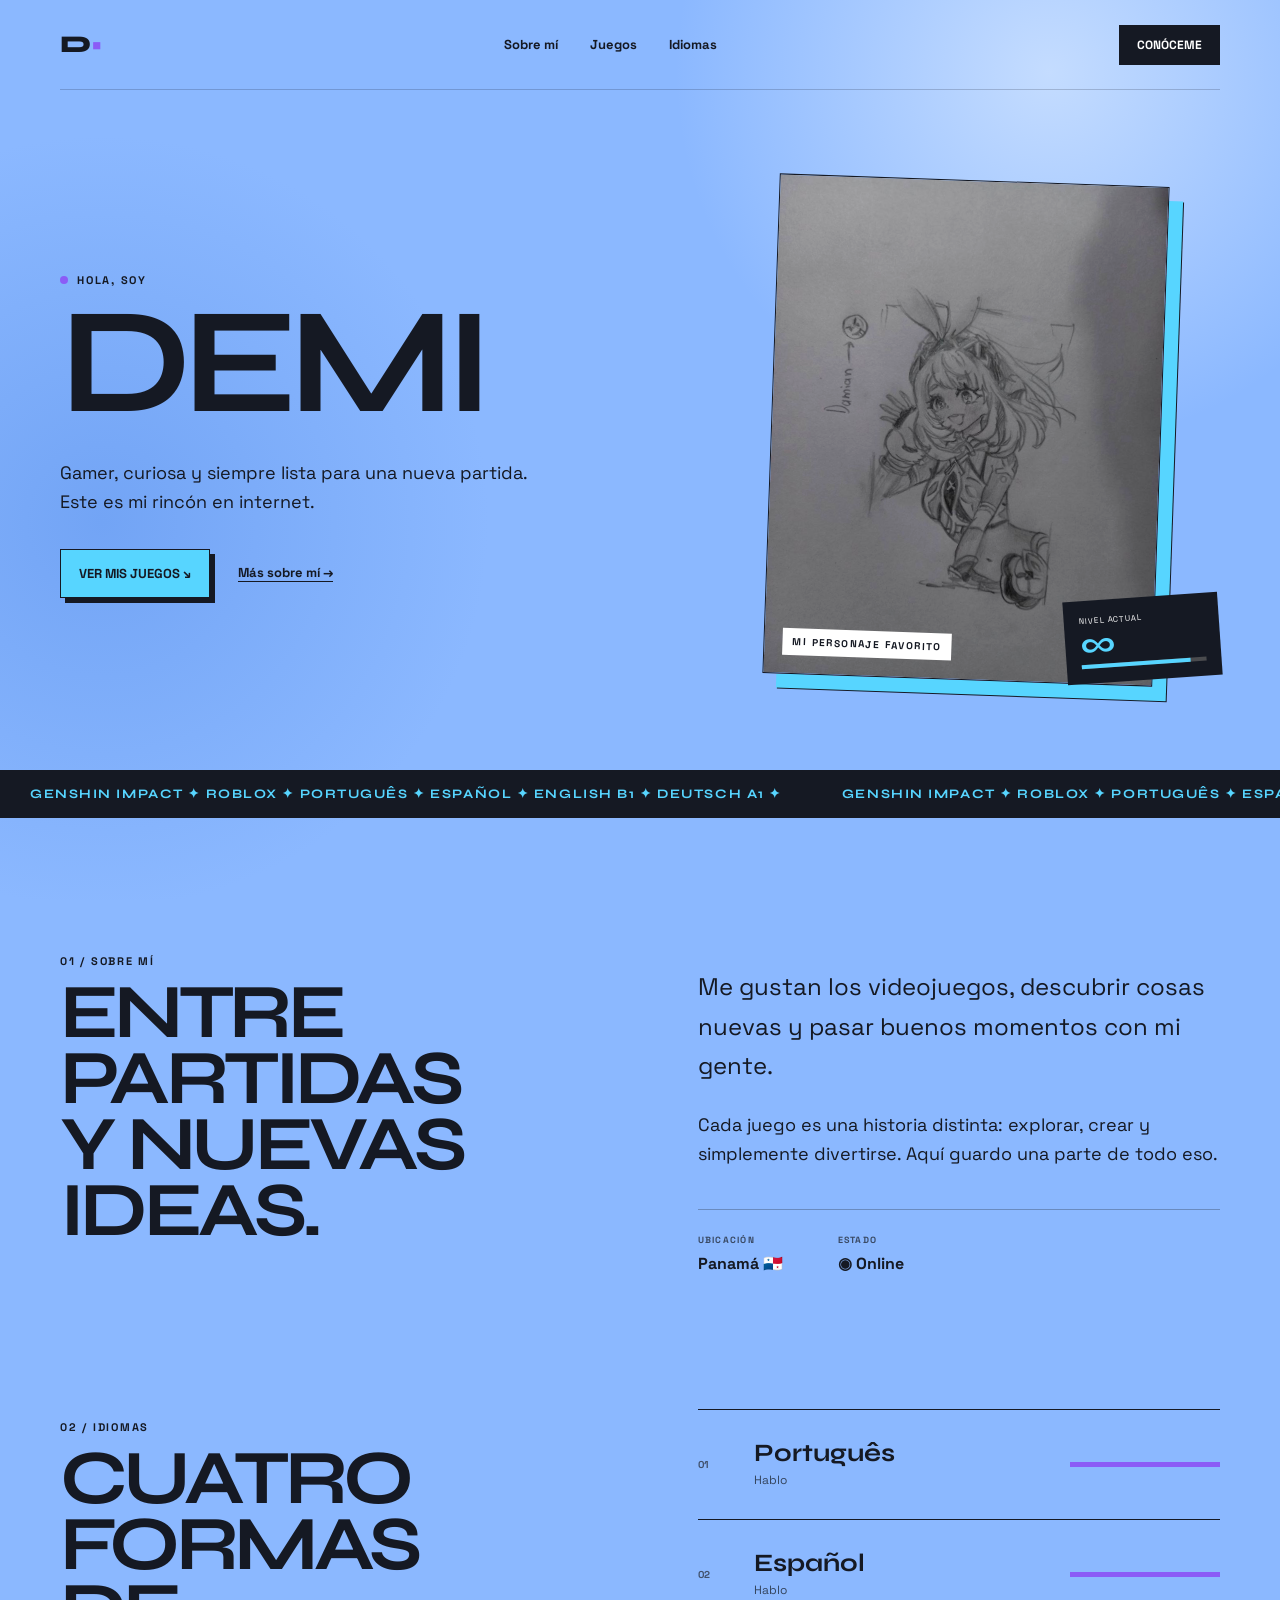
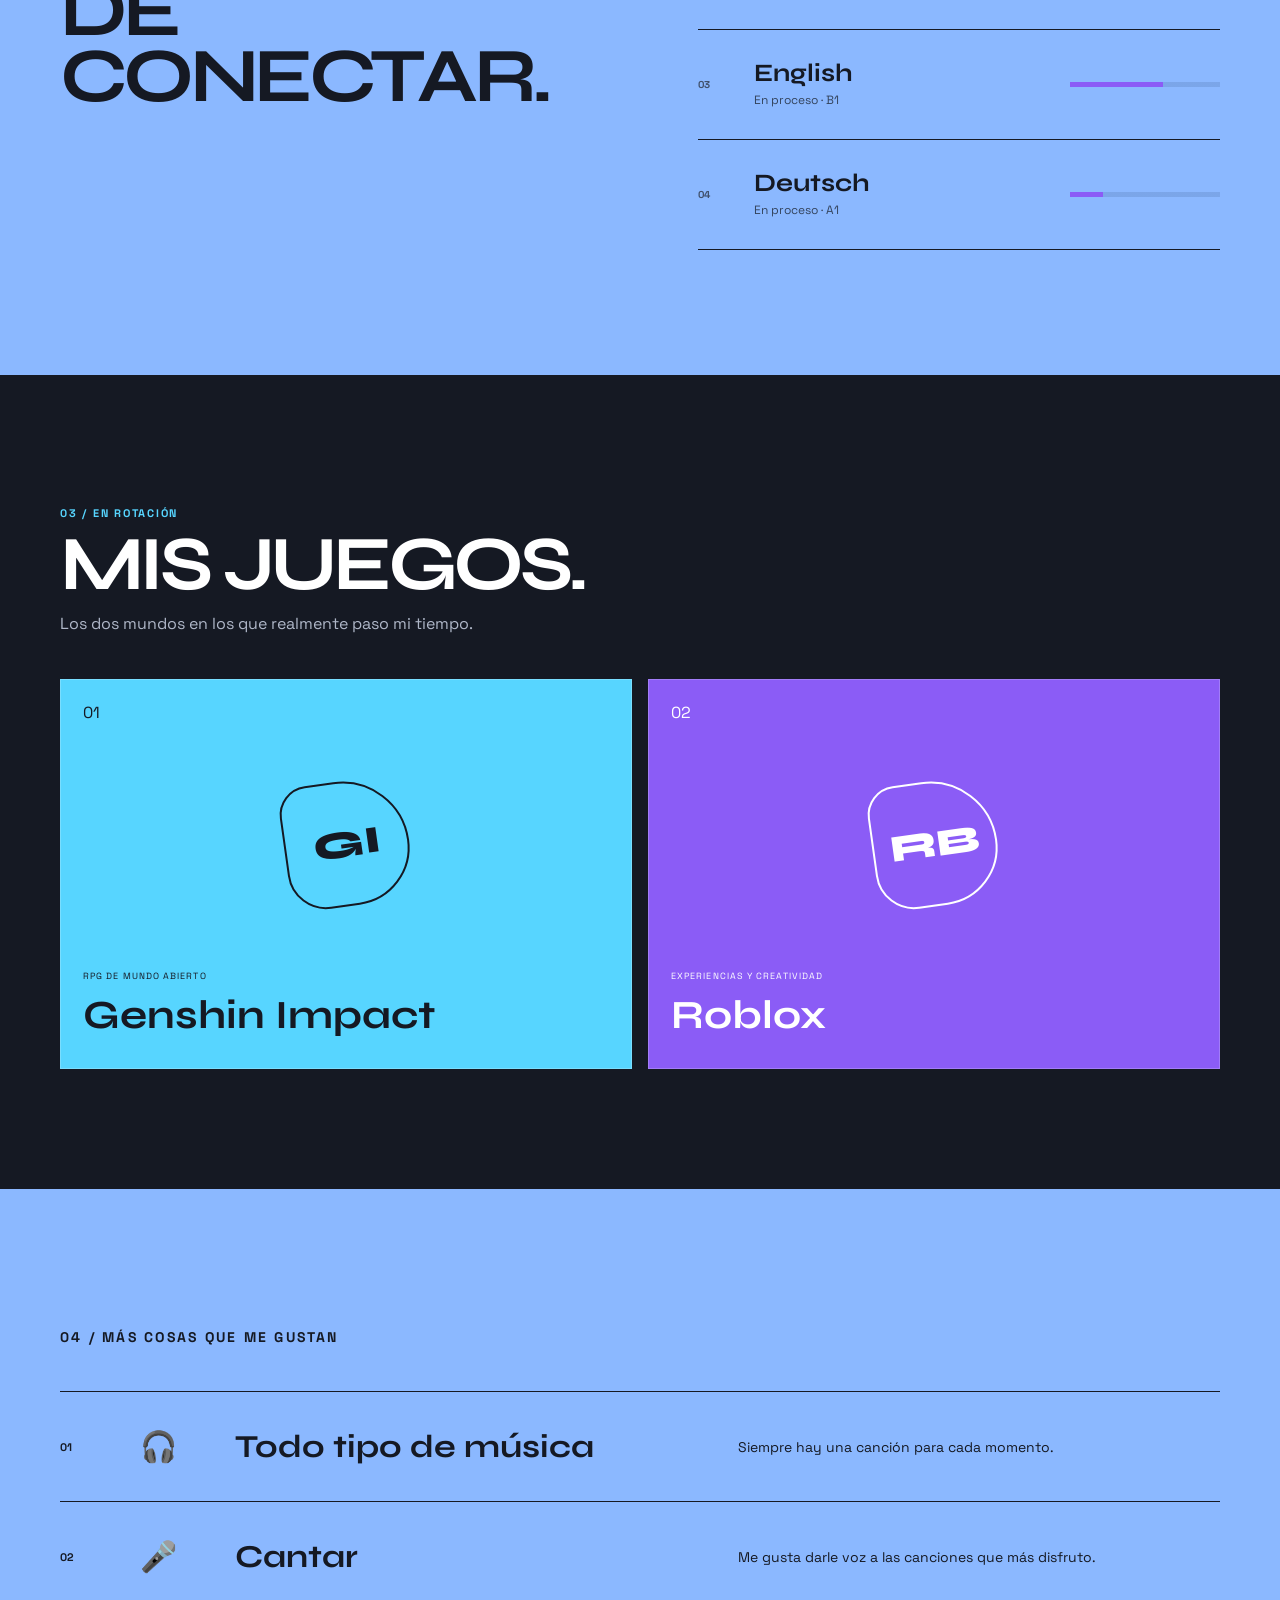
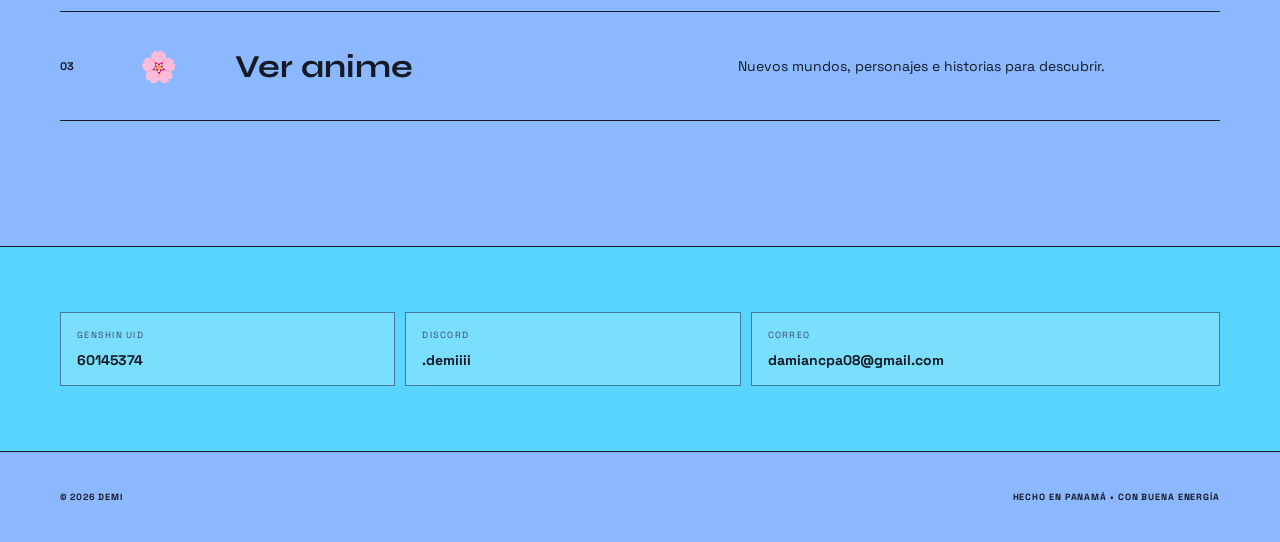
==== commit 5b099112: "Make favorite character photo clickable" ====
--- a/index.html
+++ b/index.html
@@ -26,7 +26,7 @@
         <div class="actions"><a class="button" href="#juegos">Ver mis juegos ↘</a><a class="under" href="#sobre-mi">Más sobre mí →</a></div>
       </div>
       <div class="art">
-        <div class="portrait"><img src="demi-persona.jpg" alt="Dibujo a lápiz elegido por Demi como su personaje"><span>MI PERSONA</span></div>
+        <a class="portrait" href="demi-persona.jpg" target="_blank" rel="noreferrer" aria-label="Abrir la foto de mi personaje favorito"><img src="demi-persona.jpg" alt="Dibujo a lápiz elegido por Demi como su personaje"><span>MI PERSONAJE FAVORITO</span></a>
         <div class="level"><small>NIVEL ACTUAL</small><strong>∞</strong><div><i></i></div></div>
       </div>
     </section>
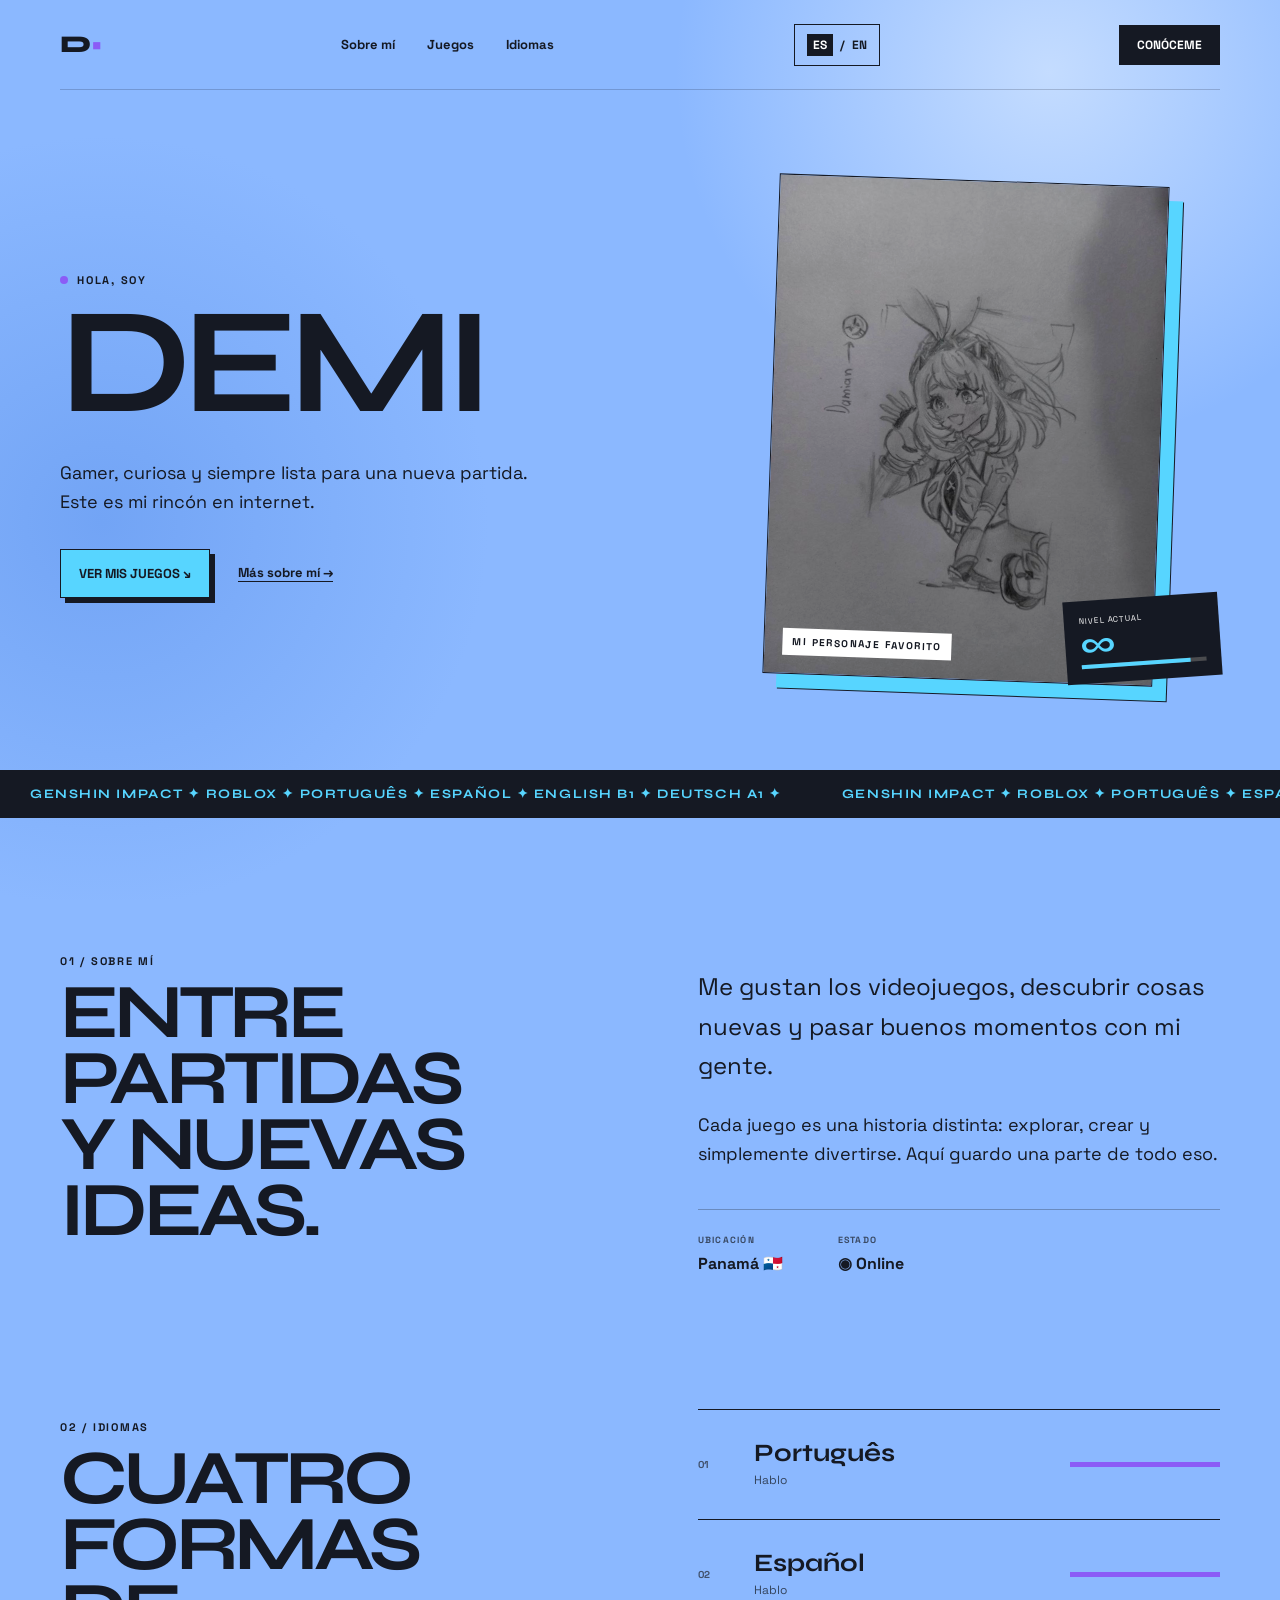
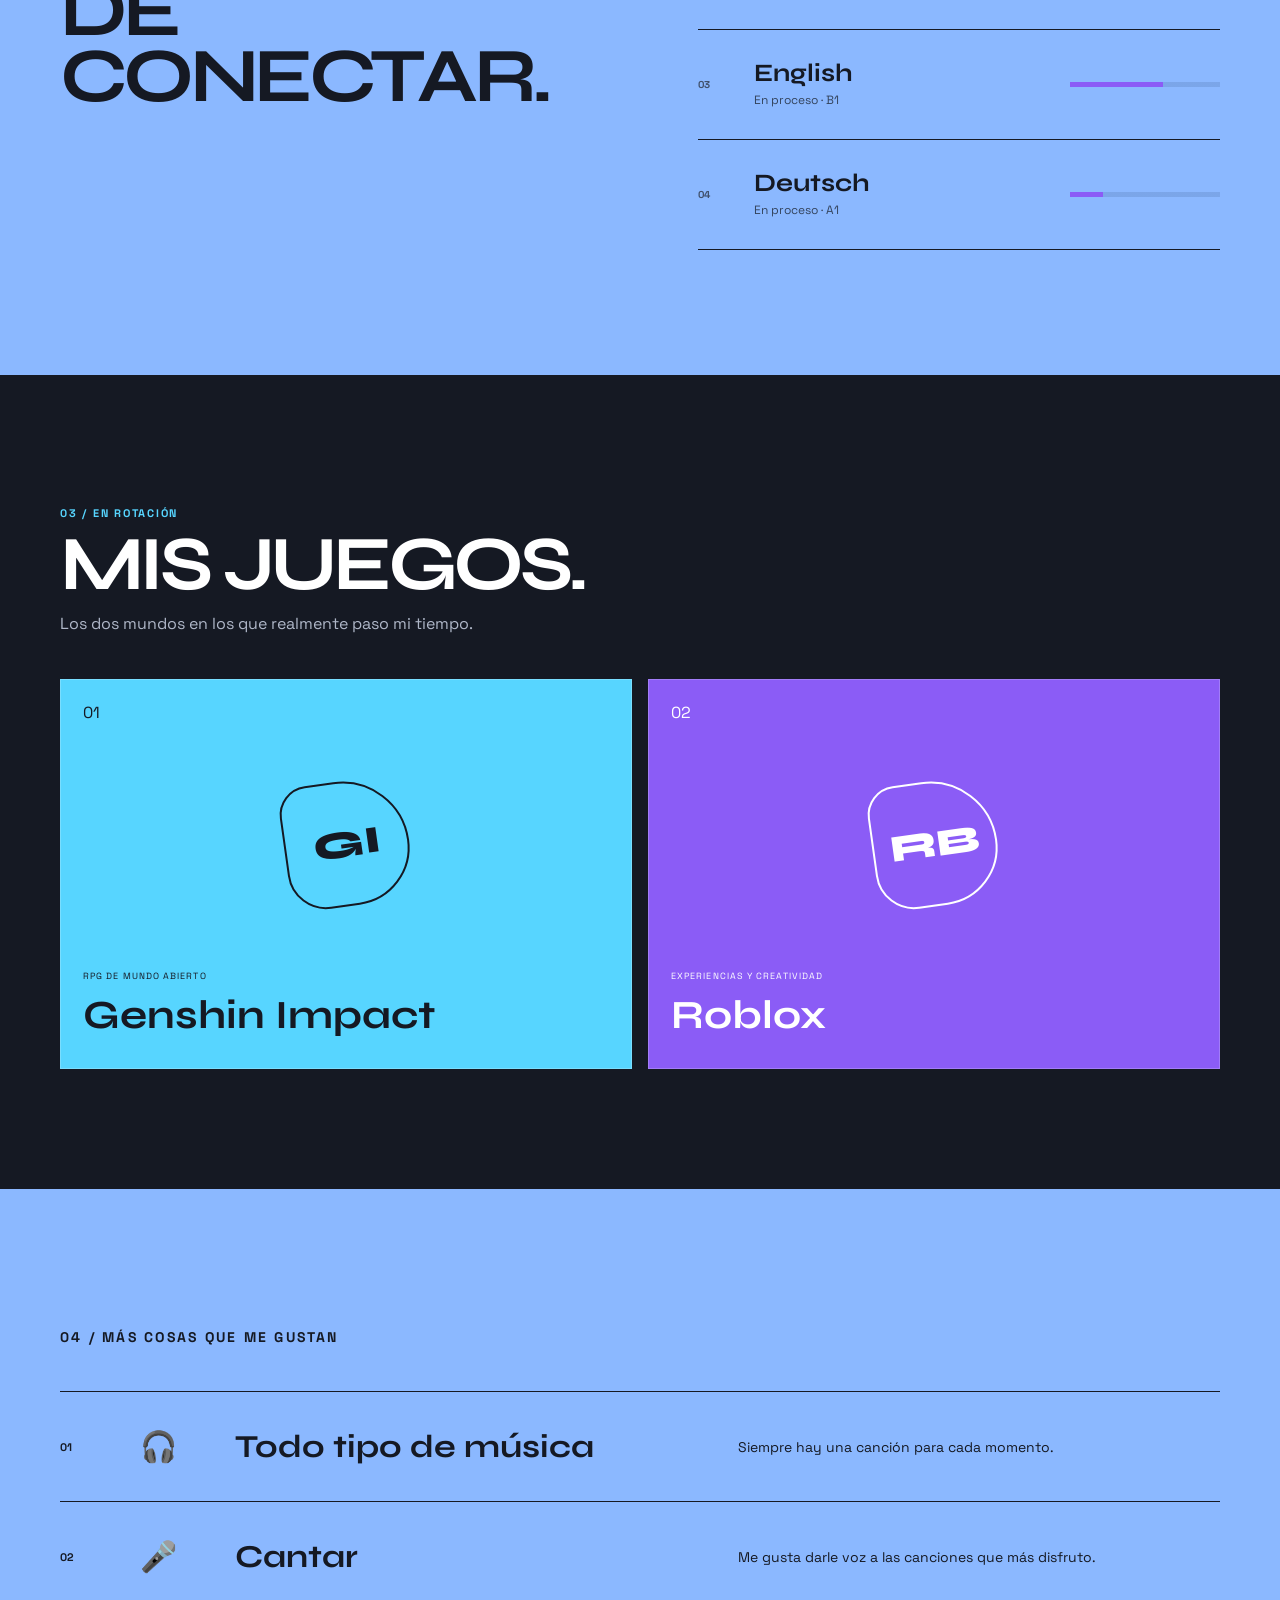
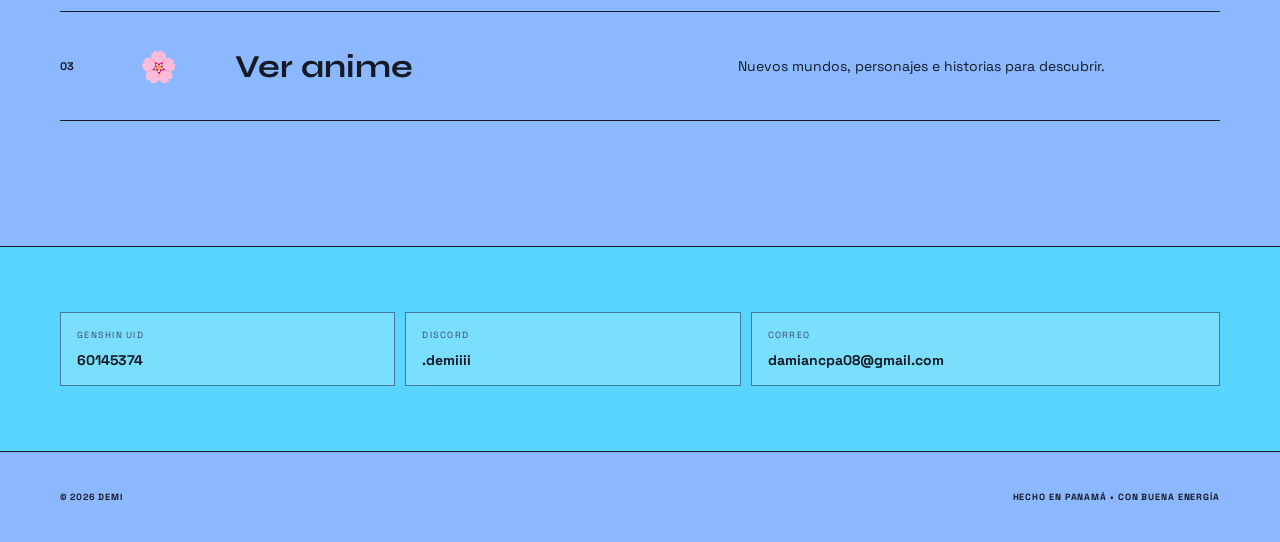
==== commit 1c48b688: "Add complete English version" ====
--- a/index.html
+++ b/index.html
@@ -9,11 +9,13 @@
   <link rel="preconnect" href="https://fonts.gstatic.com" crossorigin>
   <link href="https://fonts.googleapis.com/css2?family=Space+Grotesk:wght@400;600;700&family=Syne:wght@700;800&display=swap" rel="stylesheet">
   <link rel="stylesheet" href="style.css">
+  <style>.language-switch{display:flex;align-items:center;gap:7px;padding:9px 12px;border:1px solid #151923;font-size:12px;font-weight:700}.language-switch strong{color:#fff;background:#151923;padding:3px 6px}.language-switch a:hover{text-decoration:underline}@media(max-width:760px){.language-switch{margin-left:auto;margin-right:10px}}</style>
 </head>
 <body>
   <nav class="nav shell">
     <a class="logo" href="#inicio">D<span>•</span></a>
     <div class="navlinks"><a href="#sobre-mi">Sobre mí</a><a href="#juegos">Juegos</a><a href="#idiomas">Idiomas</a></div>
+    <div class="language-switch" aria-label="Cambiar idioma"><strong>ES</strong><span>/</span><a href="en.html">EN</a></div>
     <a class="navcta" href="#gustos">Conóceme</a>
   </nav>
 
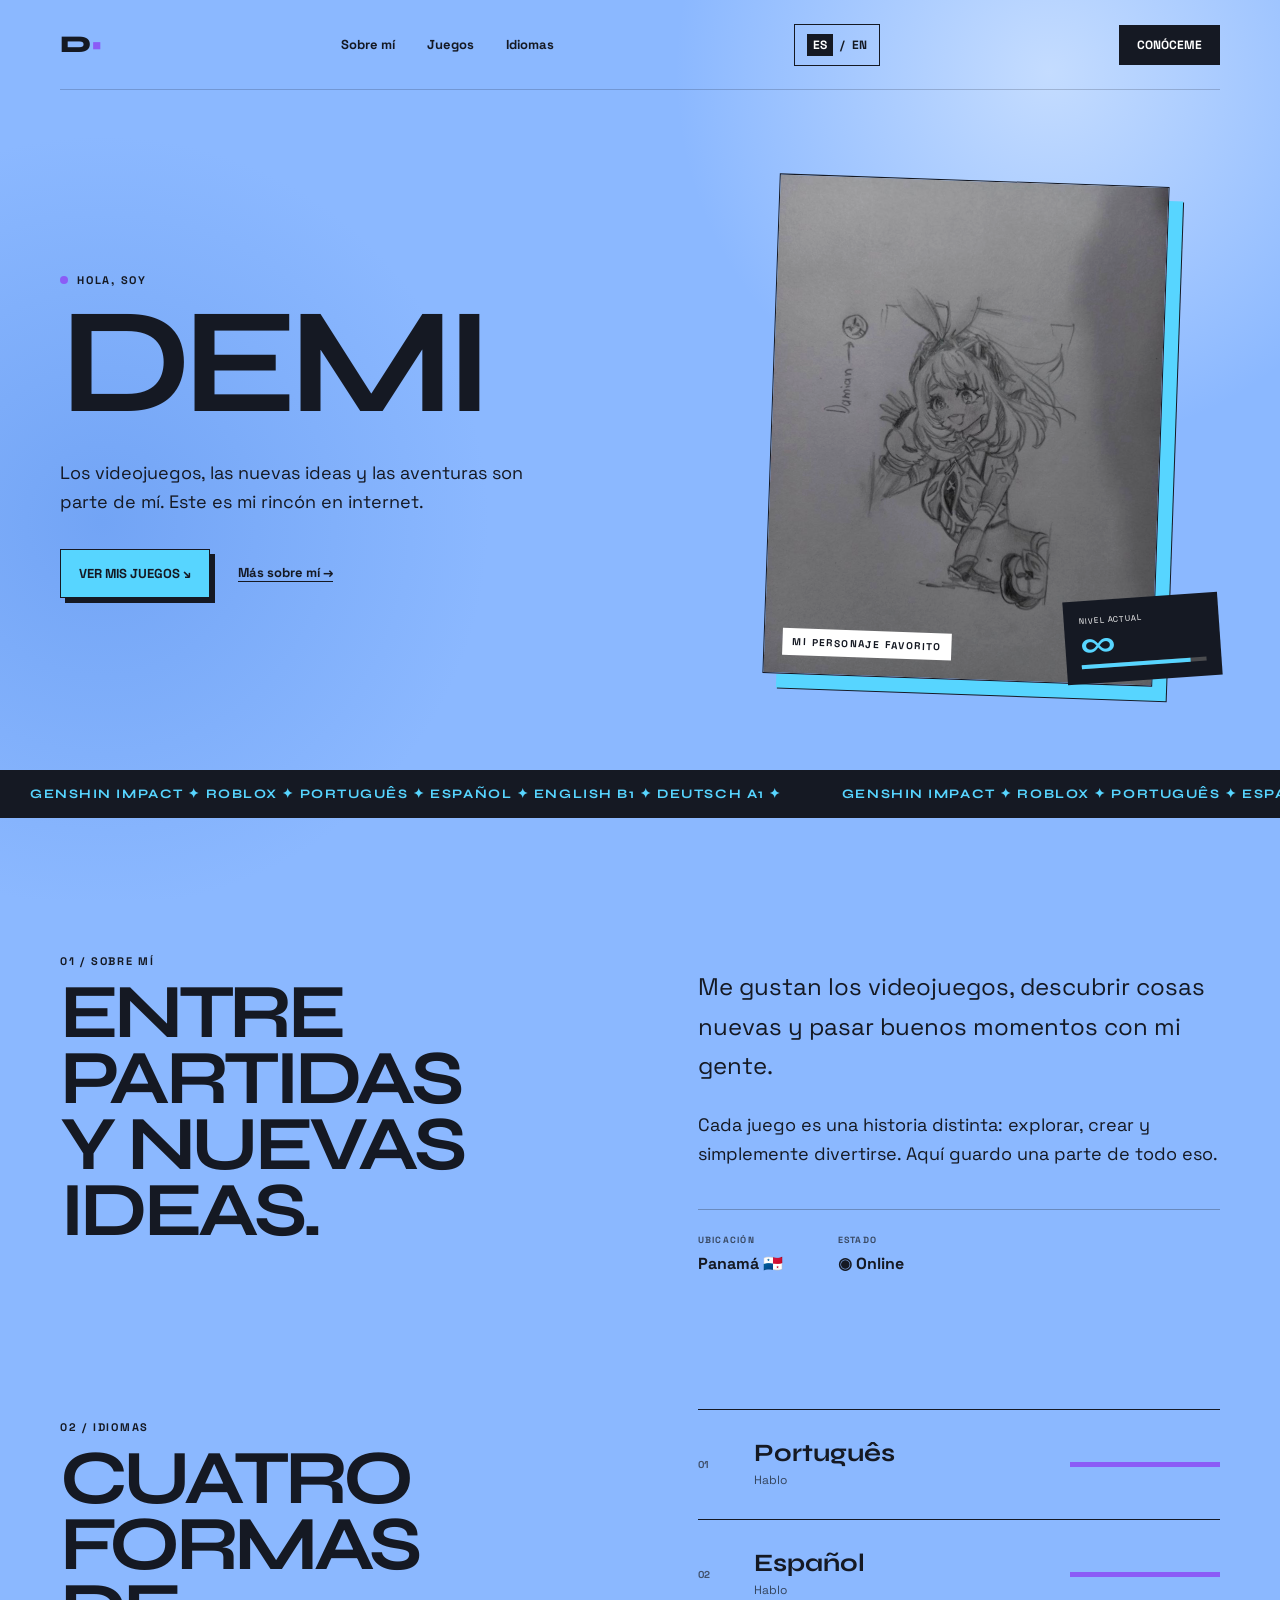
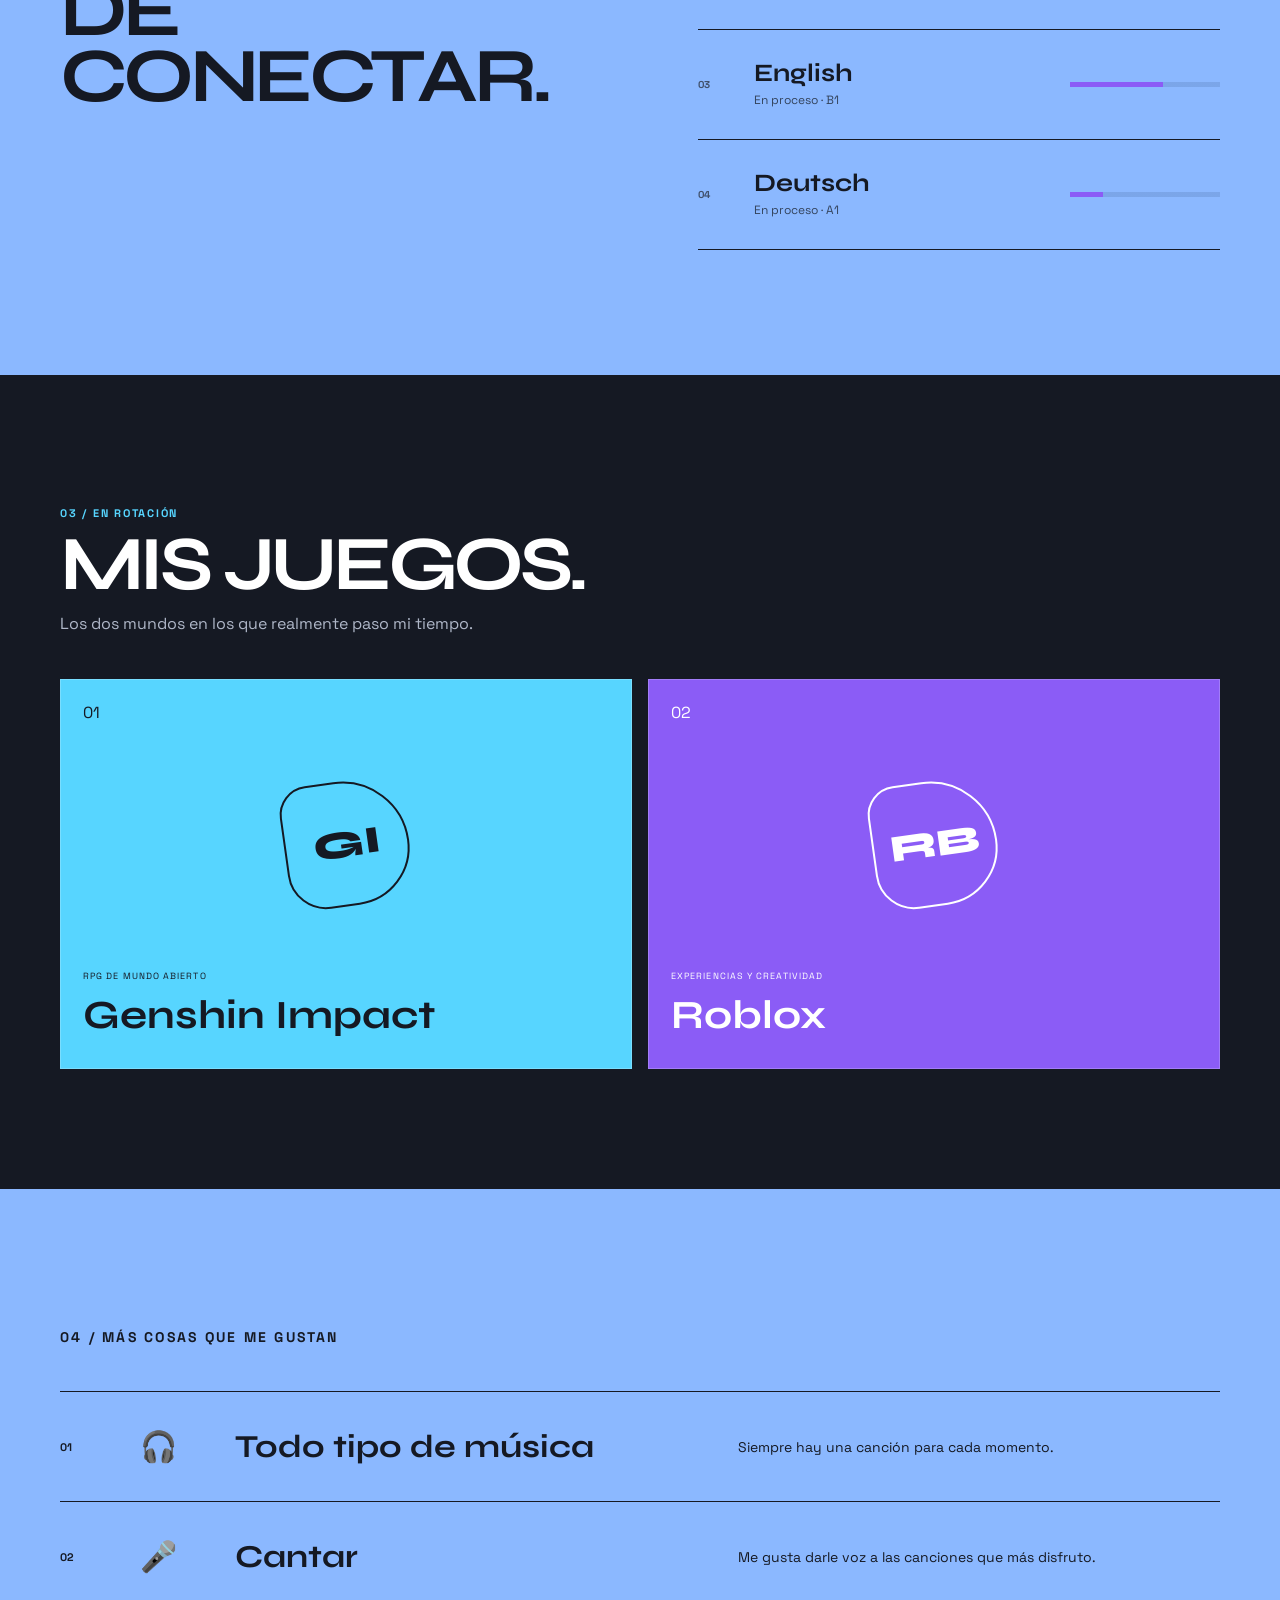
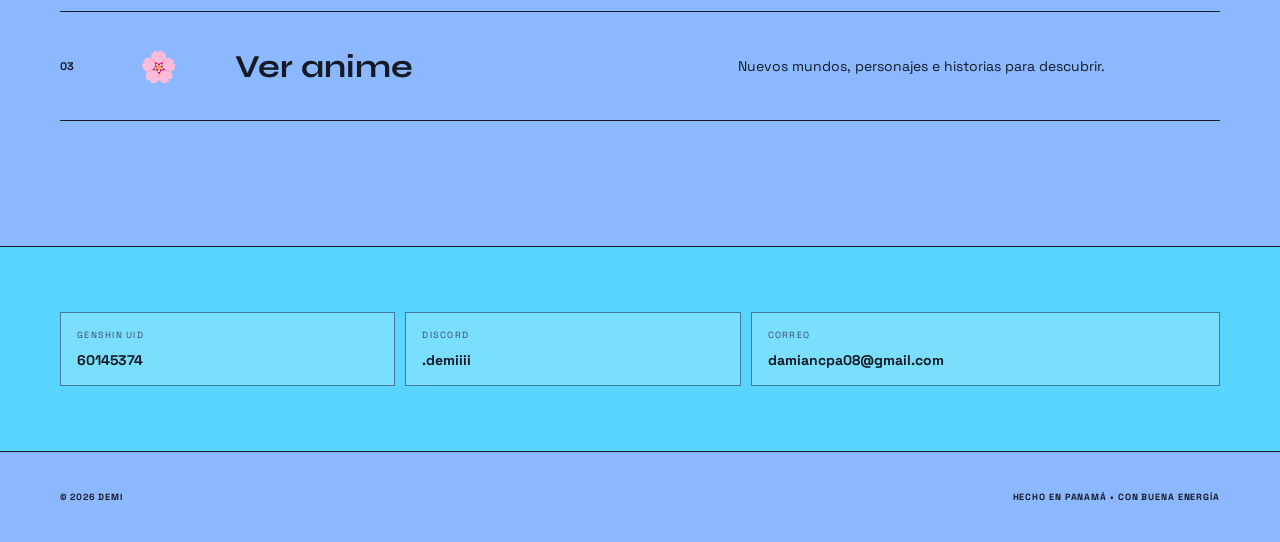
==== commit efe66373: "Use gender-neutral language" ====
--- a/index.html
+++ b/index.html
@@ -24,7 +24,7 @@
       <div>
         <p class="eyebrow"><i></i> HOLA, SOY</p>
         <h1>DEMI</h1>
-        <p class="intro">Gamer, curiosa y siempre lista para una nueva partida. Este es mi rincón en internet.</p>
+        <p class="intro">Los videojuegos, las nuevas ideas y las aventuras son parte de mí. Este es mi rincón en internet.</p>
         <div class="actions"><a class="button" href="#juegos">Ver mis juegos ↘</a><a class="under" href="#sobre-mi">Más sobre mí →</a></div>
       </div>
       <div class="art">
